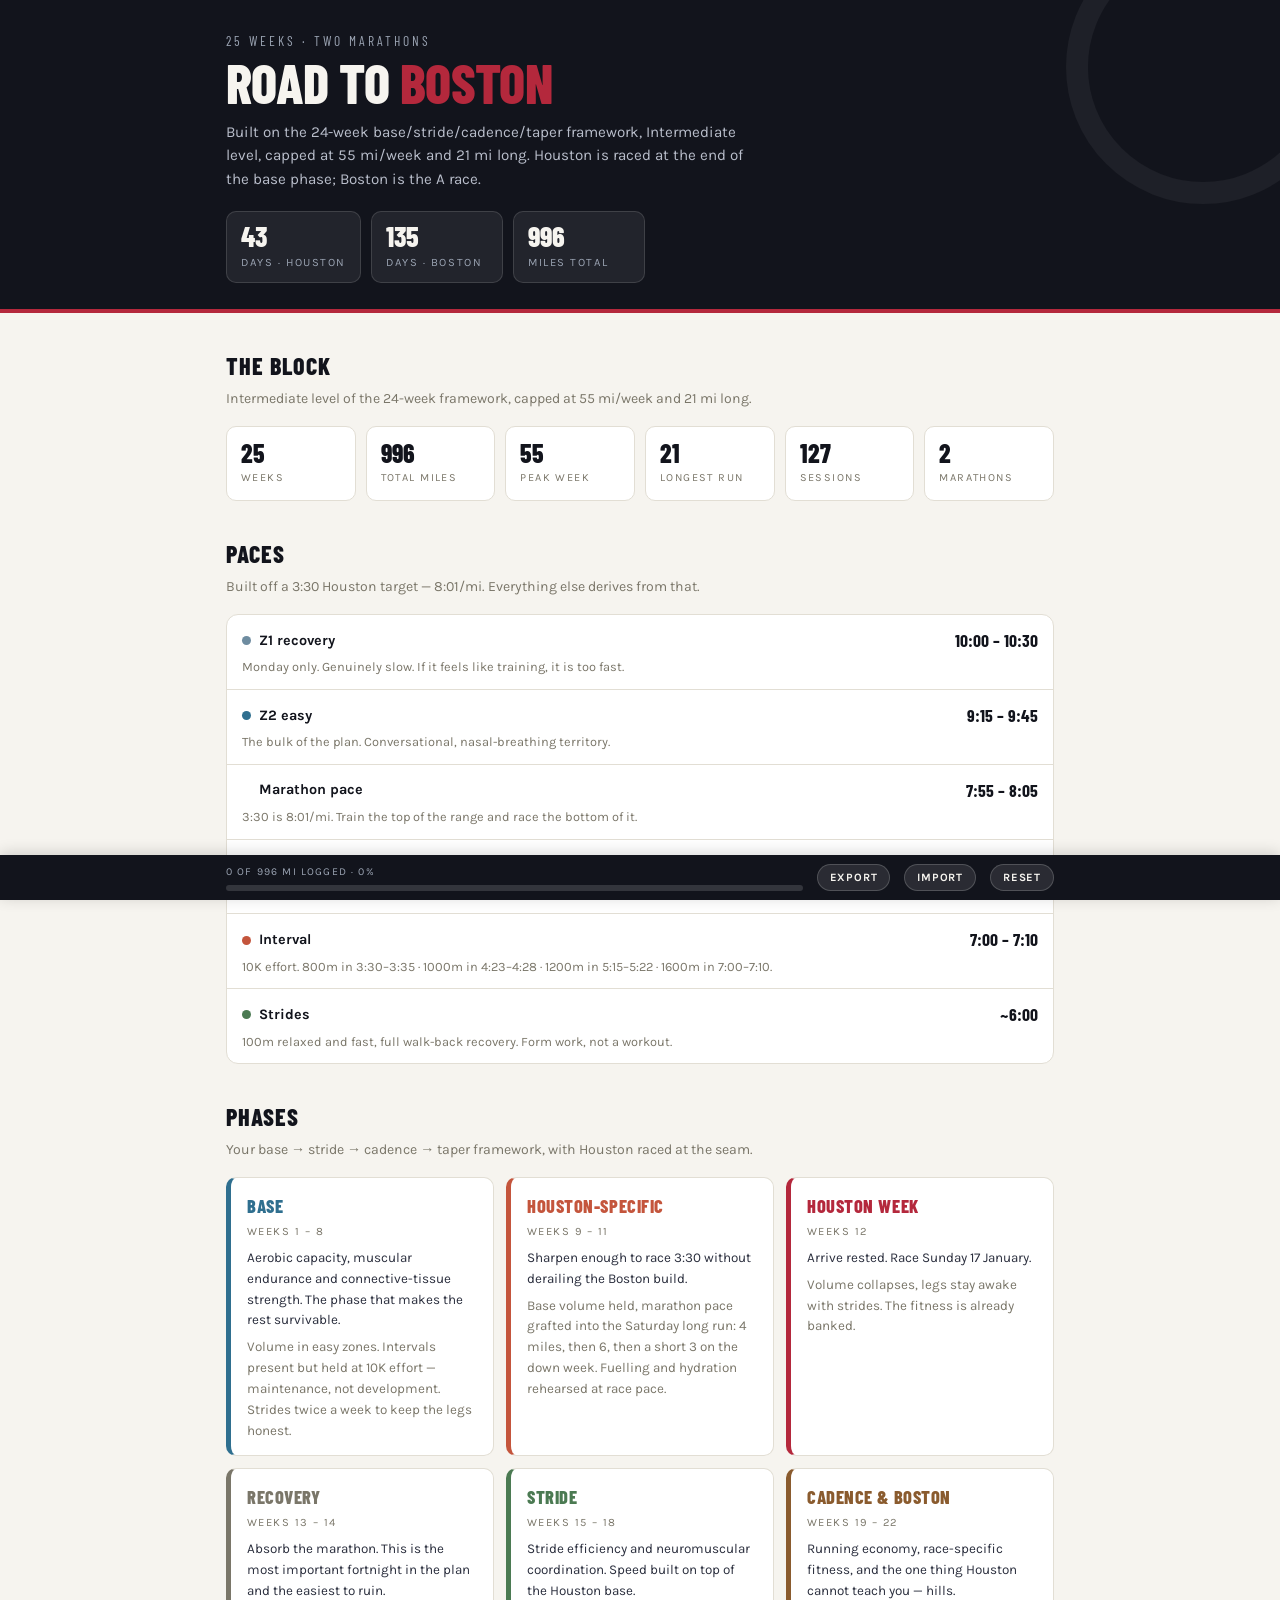
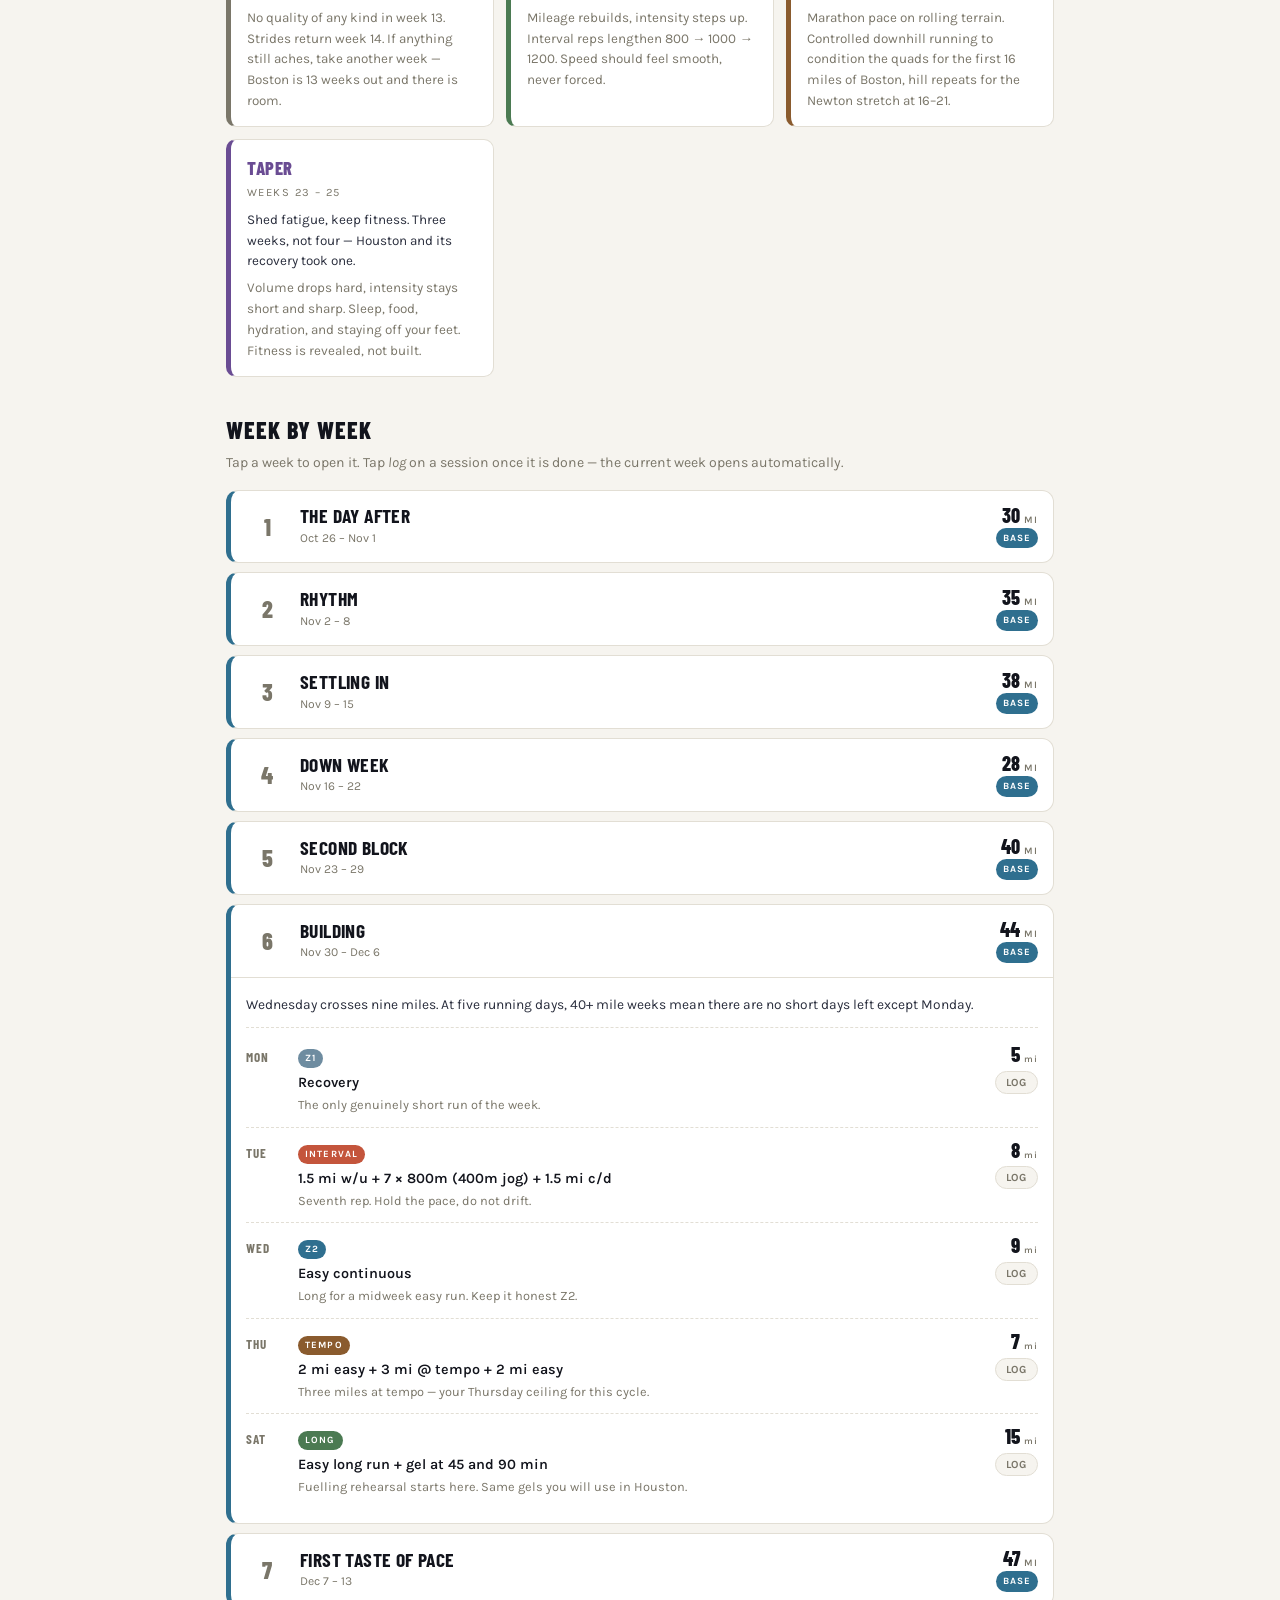
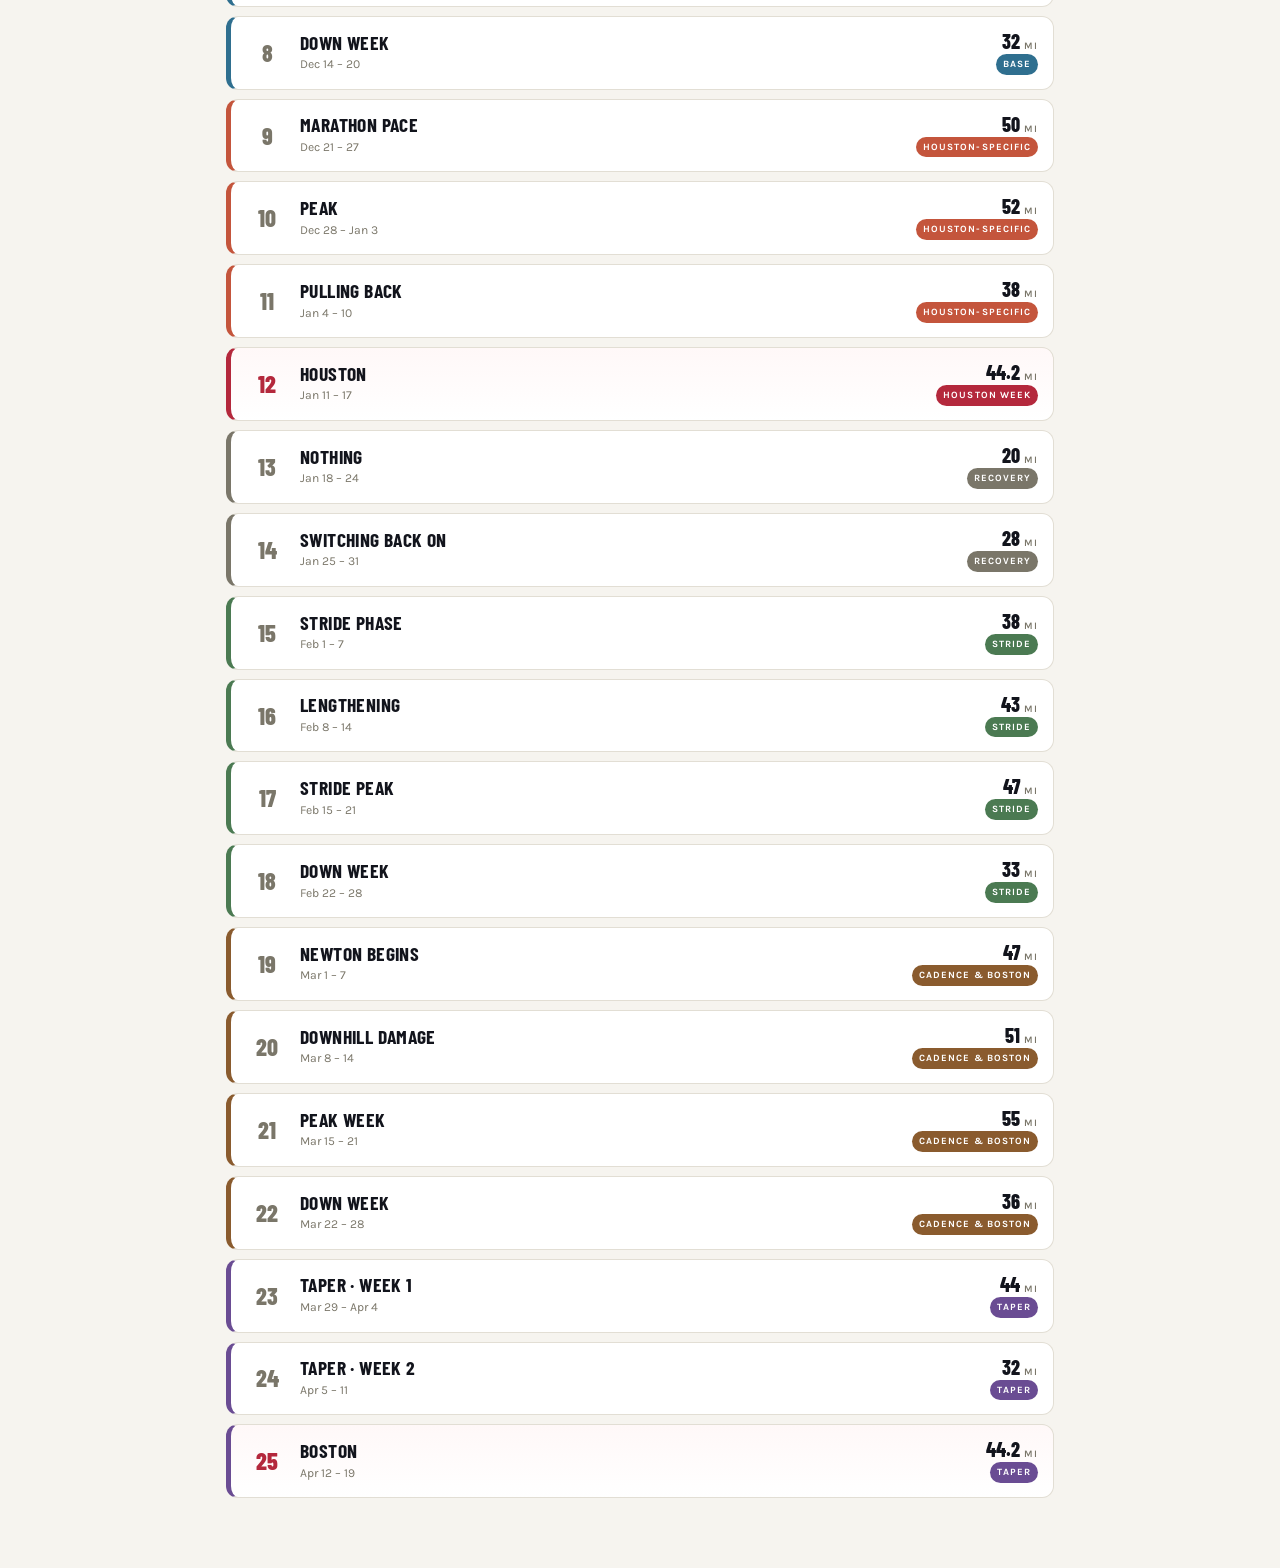
==== road-to-boston-2027.html @ 885298b9 "Add Road to Boston 2027: 25-week Houston-to-Boston plan Derived from the athlete's own 24-week base/" ====
<!DOCTYPE html>
<html lang="en">
<head>
<meta charset="UTF-8">
<meta name="viewport" content="width=device-width, initial-scale=1.0, viewport-fit=cover">
<title>Road to Boston · 25 Weeks · Two Marathons</title>
<meta name="description" content="A 25-week marathon block from October 2026 to the Boston Marathon, with the Houston Marathon raced at week 12.">
<link href="https://fonts.googleapis.com/css2?family=Barlow+Condensed:wght@600;700;800&family=Karla:wght@400;500;600;700&display=swap" rel="stylesheet">
<link rel="stylesheet" href="assets/plan.css">
</head>
<body>

<header class="hero">
  <div class="wrap" id="hero"></div>
</header>

<div class="wrap">

  <section>
    <h2 class="sec">The block</h2>
    <p class="sec-sub">Intermediate level of the 24-week framework, capped at 55 mi/week and 21 mi long.</p>
    <div class="stats" id="stats"></div>
  </section>

  <section>
    <h2 class="sec">Paces</h2>
    <p class="sec-sub">Built off a 3:30 Houston target — 8:01/mi. Everything else derives from that.</p>
    <div class="paces" id="paces"></div>
  </section>

  <section>
    <h2 class="sec">Phases</h2>
    <p class="sec-sub">Your base → stride → cadence → taper framework, with Houston raced at the seam.</p>
    <div class="phases" id="phases"></div>
  </section>

  <section>
    <h2 class="sec">Week by week</h2>
    <p class="sec-sub">Tap a week to open it. Tap <em>log</em> on a session once it is done — the current week opens automatically.</p>
    <div class="weeks" id="weeks"></div>
  </section>

</div>

<div class="bar">
  <div class="bar-in">
    <div class="prog">
      <div class="prog-t" id="progT">—</div>
      <div class="track"><div class="fill" id="progF" style="width:0%"></div></div>
    </div>
    <button id="btnExport">Export</button>
    <button id="btnImport">Import</button>
    <button id="btnReset">Reset</button>
  </div>
</div>

<script src="assets/plan.js"></script>
<script>renderPlan('plans/road-to-boston-2027.json');</script>
</body>
</html>
---- assets/plan.css ----
/* Shared stylesheet for every training plan in this repo.
   Design language carried over from the Oct 2026 half-marathon page. */

:root{
  --ink:#12141C; --ink-2:#2A2E3D;
  --paper:#F6F4EF; --card:#FFFFFF;
  --line:#E2DED4; --muted:#7A7669;

  /* phase accents */
  --base:#2F6F8F; --houston:#C4553C; --race-hou:#B4283C;
  --recovery:#7A7669; --stride:#4B7A52; --cadence:#8A5B2E; --taper:#6A4C93;

  /* session accents */
  --z1:#6E8CA0; --z2:#2F6F8F; --interval:#C4553C;
  --tempo:#8A5B2E; --long:#4B7A52; --race:#B4283C; --rest:#B2AEA4;

  --f-head:'Barlow Condensed',sans-serif;
  --f-body:'Karla',sans-serif;
}

*{margin:0;padding:0;box-sizing:border-box;-webkit-tap-highlight-color:transparent}
body{font-family:var(--f-body);background:var(--paper);color:var(--ink);line-height:1.55;padding-bottom:70px}
.wrap{max-width:860px;margin:0 auto;padding:0 16px}
a{color:inherit}

/* ---------- HERO ---------- */
.hero{background:var(--ink);color:var(--paper);padding:30px 0 26px;border-bottom:4px solid var(--race);position:relative;overflow:hidden}
.hero::after{content:"";position:absolute;right:-60px;top:-70px;width:230px;height:230px;border:22px solid rgba(255,255,255,.05);border-radius:50%}
.kicker{font-family:var(--f-head);font-size:.85rem;letter-spacing:.22em;text-transform:uppercase;color:#9AA3B2;margin-bottom:6px}
.hero h1{font-family:var(--f-head);font-weight:800;font-size:clamp(2.1rem,8vw,3.4rem);line-height:.95;text-transform:uppercase;letter-spacing:-.01em}
.hero h1 em{font-style:normal;color:var(--race)}
.hero p.sub{color:#B9BECB;font-size:.95rem;margin-top:12px;max-width:60ch}

.countdowns{display:flex;gap:10px;margin-top:20px;flex-wrap:wrap;position:relative;z-index:1}
.cd{background:rgba(255,255,255,.07);border:1px solid rgba(255,255,255,.13);border-radius:10px;padding:10px 14px;min-width:132px}
.cd .cd-n{font-family:var(--f-head);font-weight:800;font-size:1.75rem;line-height:1}
.cd .cd-l{font-size:.7rem;letter-spacing:.14em;text-transform:uppercase;color:#9AA3B2;margin-top:4px}
.cd.is-race{border-color:rgba(180,40,60,.55);background:rgba(180,40,60,.14)}

/* ---------- SECTIONS ---------- */
section{margin-top:34px}
h2.sec{font-family:var(--f-head);font-weight:800;font-size:1.5rem;text-transform:uppercase;letter-spacing:.04em;margin-bottom:4px}
p.sec-sub{color:var(--muted);font-size:.88rem;margin-bottom:16px}

/* ---------- STAT STRIP ---------- */
.stats{display:grid;grid-template-columns:repeat(auto-fit,minmax(118px,1fr));gap:10px}
.stat{background:var(--card);border:1px solid var(--line);border-radius:10px;padding:13px 14px}
.stat .v{font-family:var(--f-head);font-weight:800;font-size:1.6rem;line-height:1}
.stat .k{font-size:.68rem;letter-spacing:.13em;text-transform:uppercase;color:var(--muted);margin-top:5px}

/* ---------- PACE TABLE ---------- */
.paces{background:var(--card);border:1px solid var(--line);border-radius:12px;overflow:hidden}
.pace-row{display:grid;grid-template-columns:minmax(96px,1fr) minmax(88px,auto);gap:4px 14px;padding:12px 15px;border-bottom:1px solid var(--line)}
.pace-row:last-child{border-bottom:none}
.pace-row .pl{font-weight:700;font-size:.9rem;display:flex;align-items:center;gap:8px}
.pace-row .pv{font-family:var(--f-head);font-weight:700;font-size:1.1rem;text-align:right;white-space:nowrap}
.pace-row .pn{grid-column:1/-1;color:var(--muted);font-size:.8rem;line-height:1.45}
.swatch{width:9px;height:9px;border-radius:50%;flex:0 0 auto}

/* ---------- PHASE LEGEND ---------- */
.phases{display:grid;grid-template-columns:repeat(auto-fit,minmax(238px,1fr));gap:12px}
.phase-card{background:var(--card);border:1px solid var(--line);border-left:5px solid var(--line);border-radius:10px;padding:14px 16px}
.phase-card h3{font-family:var(--f-head);font-weight:800;font-size:1.15rem;text-transform:uppercase;letter-spacing:.03em}
.phase-card .wk{font-size:.7rem;letter-spacing:.13em;text-transform:uppercase;color:var(--muted);margin:2px 0 8px}
.phase-card p{font-size:.84rem;color:var(--ink-2);margin-bottom:6px}
.phase-card p.focus{color:var(--muted);margin-bottom:0}

/* ---------- WEEK LIST ---------- */
.weeks{display:flex;flex-direction:column;gap:9px}
.week{background:var(--card);border:1px solid var(--line);border-radius:12px;overflow:hidden;border-left:5px solid var(--line)}
.week.is-done{opacity:.62}
.week-head{display:grid;grid-template-columns:42px 1fr auto;gap:12px;align-items:center;padding:14px 15px;cursor:pointer}
.week-head:hover{background:#FBFAF7}
.wnum{font-family:var(--f-head);font-weight:800;font-size:1.5rem;line-height:1;color:var(--muted);text-align:center}
.wmeta h3{font-family:var(--f-head);font-weight:700;font-size:1.22rem;line-height:1.1;text-transform:uppercase;letter-spacing:.02em}
.wmeta .wd{font-size:.76rem;color:var(--muted);margin-top:2px}
.wright{text-align:right;display:flex;flex-direction:column;align-items:flex-end;gap:3px}
.wtot{font-family:var(--f-head);font-weight:800;font-size:1.25rem;line-height:1}
.wtot span{font-size:.62rem;letter-spacing:.1em;text-transform:uppercase;color:var(--muted);font-family:var(--f-body);font-weight:600}
.pill{font-size:.6rem;letter-spacing:.11em;text-transform:uppercase;font-weight:700;padding:3px 7px;border-radius:20px;color:#fff;white-space:nowrap}

.week-body{display:none;border-top:1px solid var(--line);padding:4px 15px 14px}
.week.open .week-body{display:block}
.wnote{font-size:.86rem;color:var(--ink-2);padding:12px 0;border-bottom:1px dashed var(--line);margin-bottom:4px}

.sess{display:grid;grid-template-columns:40px 1fr auto;gap:12px;align-items:start;padding:12px 0;border-bottom:1px dashed var(--line)}
.sess:last-child{border-bottom:none}
.sday{font-family:var(--f-head);font-weight:700;font-size:.82rem;letter-spacing:.07em;text-transform:uppercase;color:var(--muted);padding-top:3px}
.sbody .stype{font-size:.6rem;letter-spacing:.12em;text-transform:uppercase;font-weight:700;color:#fff;padding:2px 7px;border-radius:20px;display:inline-block;margin-bottom:5px}
.sbody .sdet{font-size:.9rem;font-weight:600;line-height:1.4}
.sbody .sfeel{font-size:.8rem;color:var(--muted);margin-top:3px;line-height:1.45}
.sright{text-align:right;display:flex;flex-direction:column;align-items:flex-end;gap:6px}
.smi{font-family:var(--f-head);font-weight:800;font-size:1.3rem;line-height:1;white-space:nowrap}
.smi span{font-size:.58rem;letter-spacing:.09em;color:var(--muted);font-family:var(--f-body);font-weight:600}

.logbtn{font-family:var(--f-body);font-size:.68rem;font-weight:700;letter-spacing:.07em;text-transform:uppercase;
  border:1px solid var(--line);background:var(--paper);color:var(--muted);border-radius:20px;padding:4px 10px;cursor:pointer;white-space:nowrap}
.logbtn:hover{border-color:var(--ink);color:var(--ink)}
.logbtn.on{background:var(--long);border-color:var(--long);color:#fff}

/* ---------- RACE BANNER ---------- */
.week.is-race{border-left-color:var(--race);background:linear-gradient(180deg,#FFF8F8,#fff)}
.week.is-race .wnum{color:var(--race)}

/* ---------- FOOTER BAR ---------- */
.bar{position:fixed;bottom:0;left:0;right:0;background:var(--ink);color:var(--paper);z-index:40;
  box-shadow:0 -2px 14px rgba(0,0,0,.16)}
.bar-in{max-width:860px;margin:0 auto;padding:9px 16px;display:flex;align-items:center;gap:14px;flex-wrap:wrap}
.bar .prog{flex:1 1 150px;min-width:130px}
.bar .prog-t{font-size:.66rem;letter-spacing:.11em;text-transform:uppercase;color:#9AA3B2;margin-bottom:5px}
.bar .track{height:6px;background:rgba(255,255,255,.14);border-radius:4px;overflow:hidden}
.bar .fill{height:100%;background:var(--race);border-radius:4px;transition:width .3s}
.bar button{font-family:var(--f-body);font-size:.7rem;font-weight:700;letter-spacing:.07em;text-transform:uppercase;
  background:rgba(255,255,255,.1);border:1px solid rgba(255,255,255,.18);color:var(--paper);
  border-radius:20px;padding:6px 12px;cursor:pointer}
.bar button:hover{background:rgba(255,255,255,.2)}

.warn{background:#FFF4E5;border:1px solid #F0D9B5;color:#7A5A20;border-radius:10px;padding:11px 14px;font-size:.82rem;margin-top:16px}

@media (max-width:560px){
  .week-head{grid-template-columns:34px 1fr auto;gap:9px;padding:12px}
  .wmeta h3{font-size:1.08rem}
  .sess{grid-template-columns:34px 1fr auto;gap:9px}
  .hero h1{letter-spacing:0}
  /* keep the bar on one row so it does not eat the screen */
  .bar-in{gap:8px;padding:8px 12px;flex-wrap:nowrap}
  .bar .prog{flex:1 1 auto;min-width:0}
  .bar .prog-t{font-size:.6rem;letter-spacing:.06em;white-space:nowrap;overflow:hidden;text-overflow:ellipsis}
  .bar button{padding:5px 9px;font-size:.62rem;letter-spacing:.04em}
}
@media print{
  .bar,.logbtn{display:none}
  .week-body{display:block !important}
  body{padding-bottom:0;background:#fff}
}
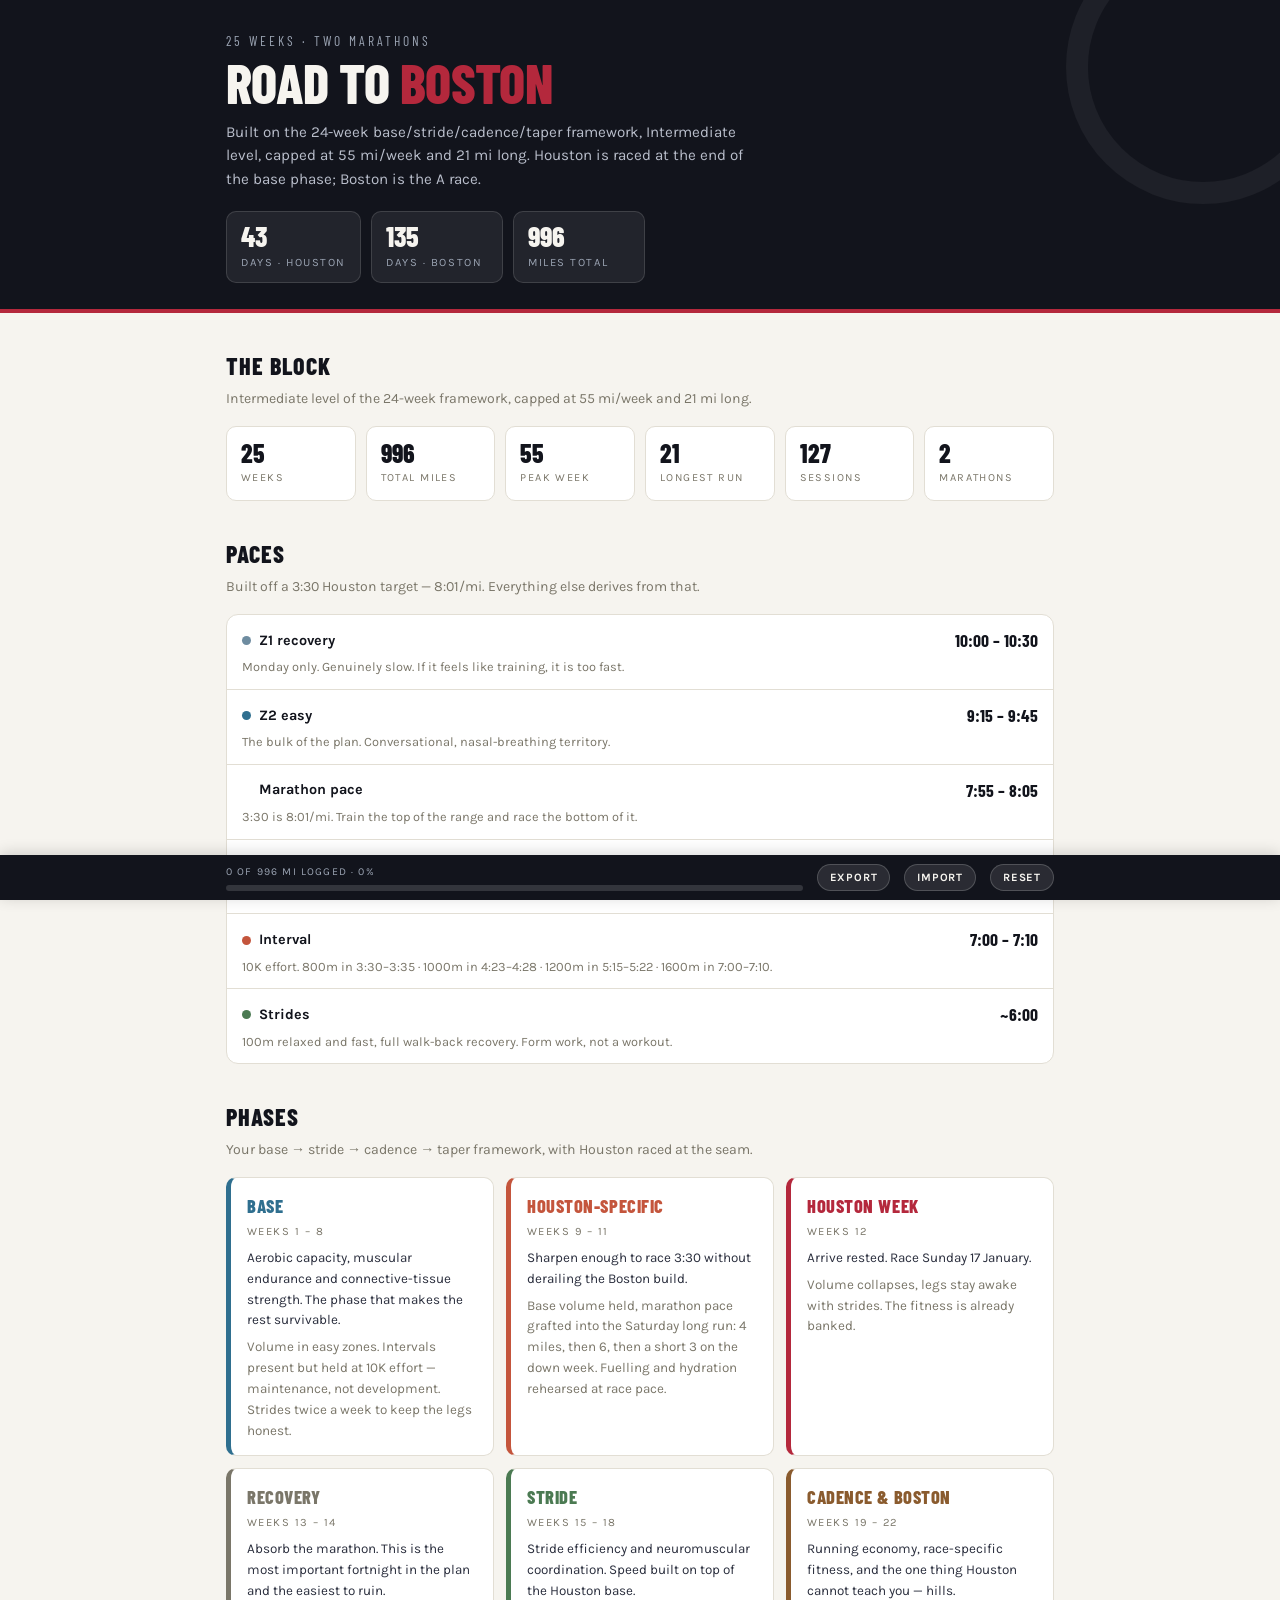
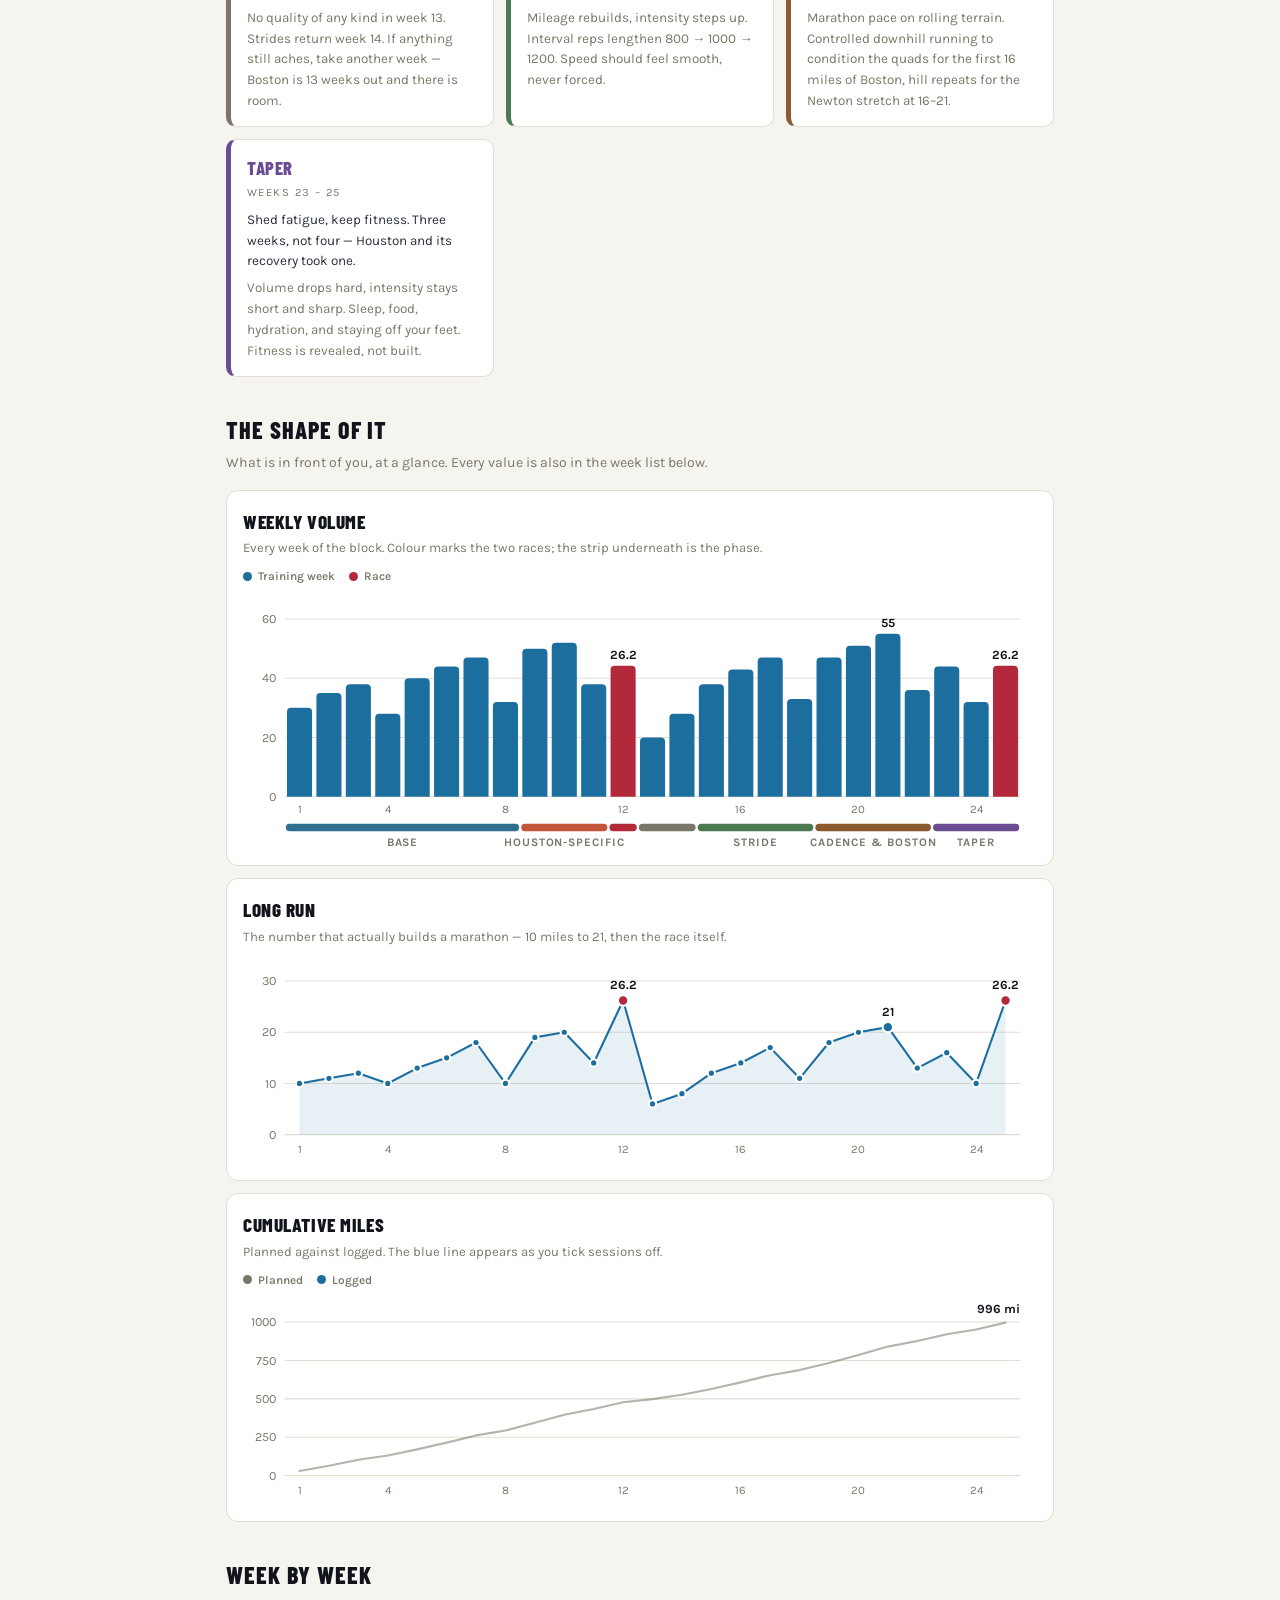
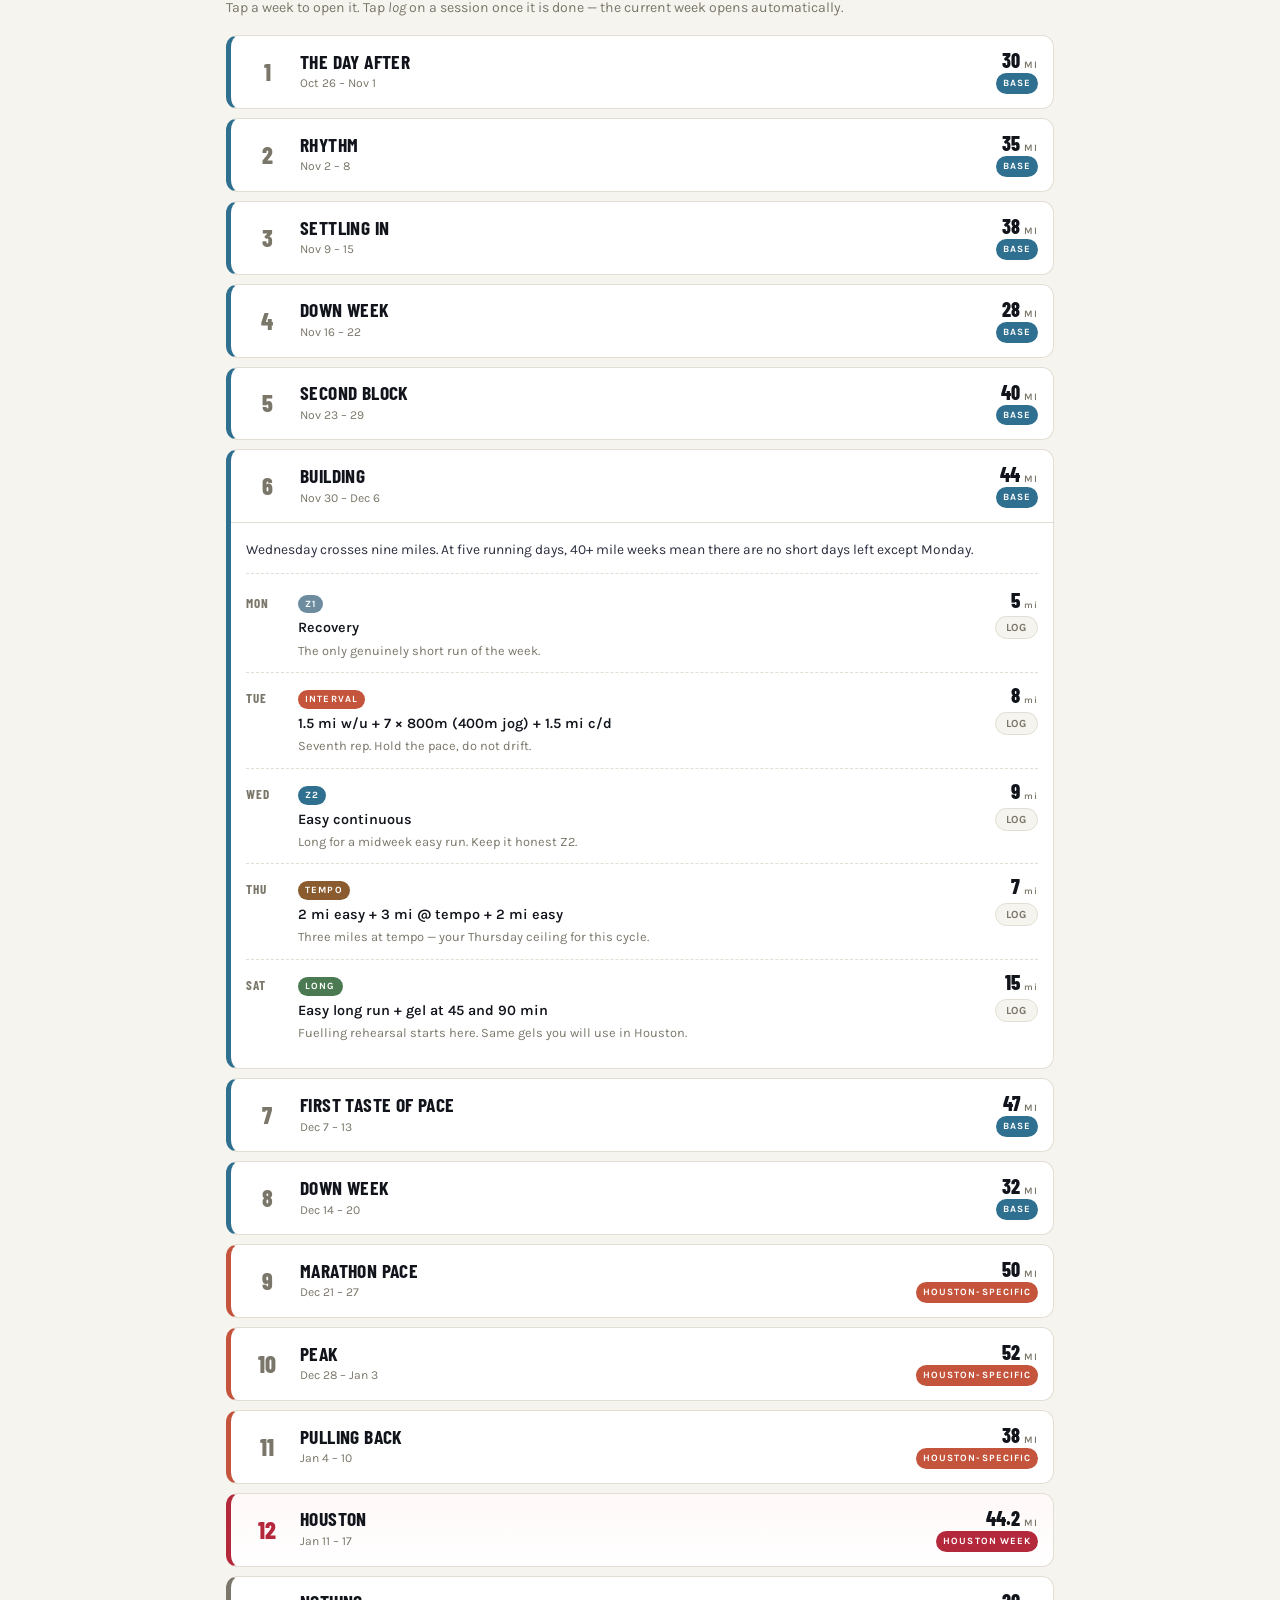
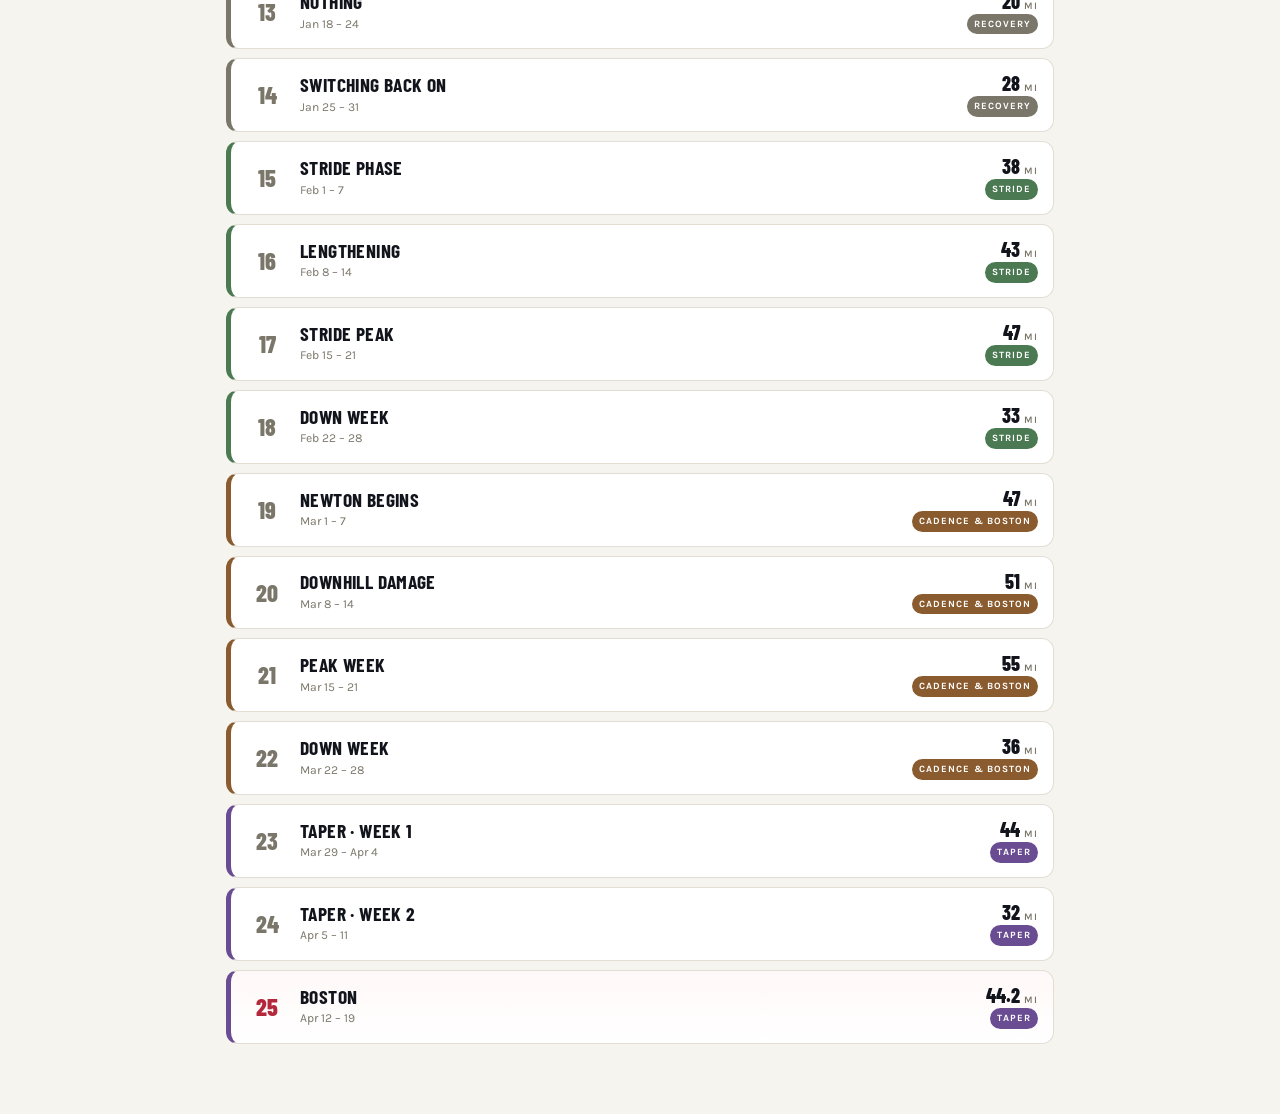
==== commit 4dad1a06: "Add weekly volume, long run and cumulative charts Hand-rolled inline SVG rather than a charting libr" ====
--- a/road-to-boston-2027.html
+++ b/road-to-boston-2027.html
@@ -35,6 +35,12 @@
   </section>
 
   <section>
+    <h2 class="sec">The shape of it</h2>
+    <p class="sec-sub">What is in front of you, at a glance. Every value is also in the week list below.</p>
+    <div id="charts"></div>
+  </section>
+
+  <section>
     <h2 class="sec">Week by week</h2>
     <p class="sec-sub">Tap a week to open it. Tap <em>log</em> on a session once it is done — the current week opens automatically.</p>
     <div class="weeks" id="weeks"></div>
@@ -54,7 +60,9 @@
   </div>
 </div>
 
+<script src="plans/road-to-boston-2027.js"></script>
+<script src="assets/charts.js"></script>
 <script src="assets/plan.js"></script>
-<script>renderPlan('plans/road-to-boston-2027.json');</script>
+<script>renderPlan();</script>
 </body>
 </html>
--- a/assets/plan.css
+++ b/assets/plan.css
@@ -64,6 +64,29 @@
 .phase-card .wk{font-size:.7rem;letter-spacing:.13em;text-transform:uppercase;color:var(--muted);margin:2px 0 8px}
 .phase-card p{font-size:.84rem;color:var(--ink-2);margin-bottom:6px}
 .phase-card p.focus{color:var(--muted);margin-bottom:0}
+
+/* ---------- CHARTS ---------- */
+.chart-card{background:var(--card);border:1px solid var(--line);border-radius:12px;padding:16px 16px 10px;margin-bottom:12px}
+.chart-card h3{font-family:var(--f-head);font-weight:800;font-size:1.2rem;text-transform:uppercase;letter-spacing:.03em}
+.chart-card > p{color:var(--muted);font-size:.82rem;margin:2px 0 10px;line-height:1.45}
+.chart-scroll{overflow-x:auto;overflow-y:hidden;-webkit-overflow-scrolling:touch}
+.chart-scroll svg{display:block;width:100%;height:auto}
+.chart-legend{display:flex;gap:14px;flex-wrap:wrap;margin-bottom:8px}
+.chart-legend span{display:flex;align-items:center;gap:6px;font-size:.74rem;font-weight:600;color:var(--muted)}
+.chart-legend i{width:9px;height:9px;border-radius:50%;display:block;flex:0 0 auto}
+
+.chart-tip{position:fixed;z-index:60;pointer-events:none;display:none;
+  background:var(--ink);color:var(--paper);border-radius:8px;padding:8px 11px;
+  font-family:var(--f-body);font-size:.76rem;line-height:1.45;max-width:230px;
+  box-shadow:0 4px 16px rgba(0,0,0,.22)}
+.chart-tip strong{display:block;font-weight:700;margin-bottom:2px}
+.chart-tip span{display:block;color:#B9BECB}
+
+/* 25 weeks will not fit a phone legibly — let it scroll rather than shrink the type */
+@media (max-width:620px){
+  .chart-scroll svg{width:600px;max-width:none}
+  .chart-scroll{border-bottom:1px solid var(--line)}
+}
 
 /* ---------- WEEK LIST ---------- */
 .weeks{display:flex;flex-direction:column;gap:9px}
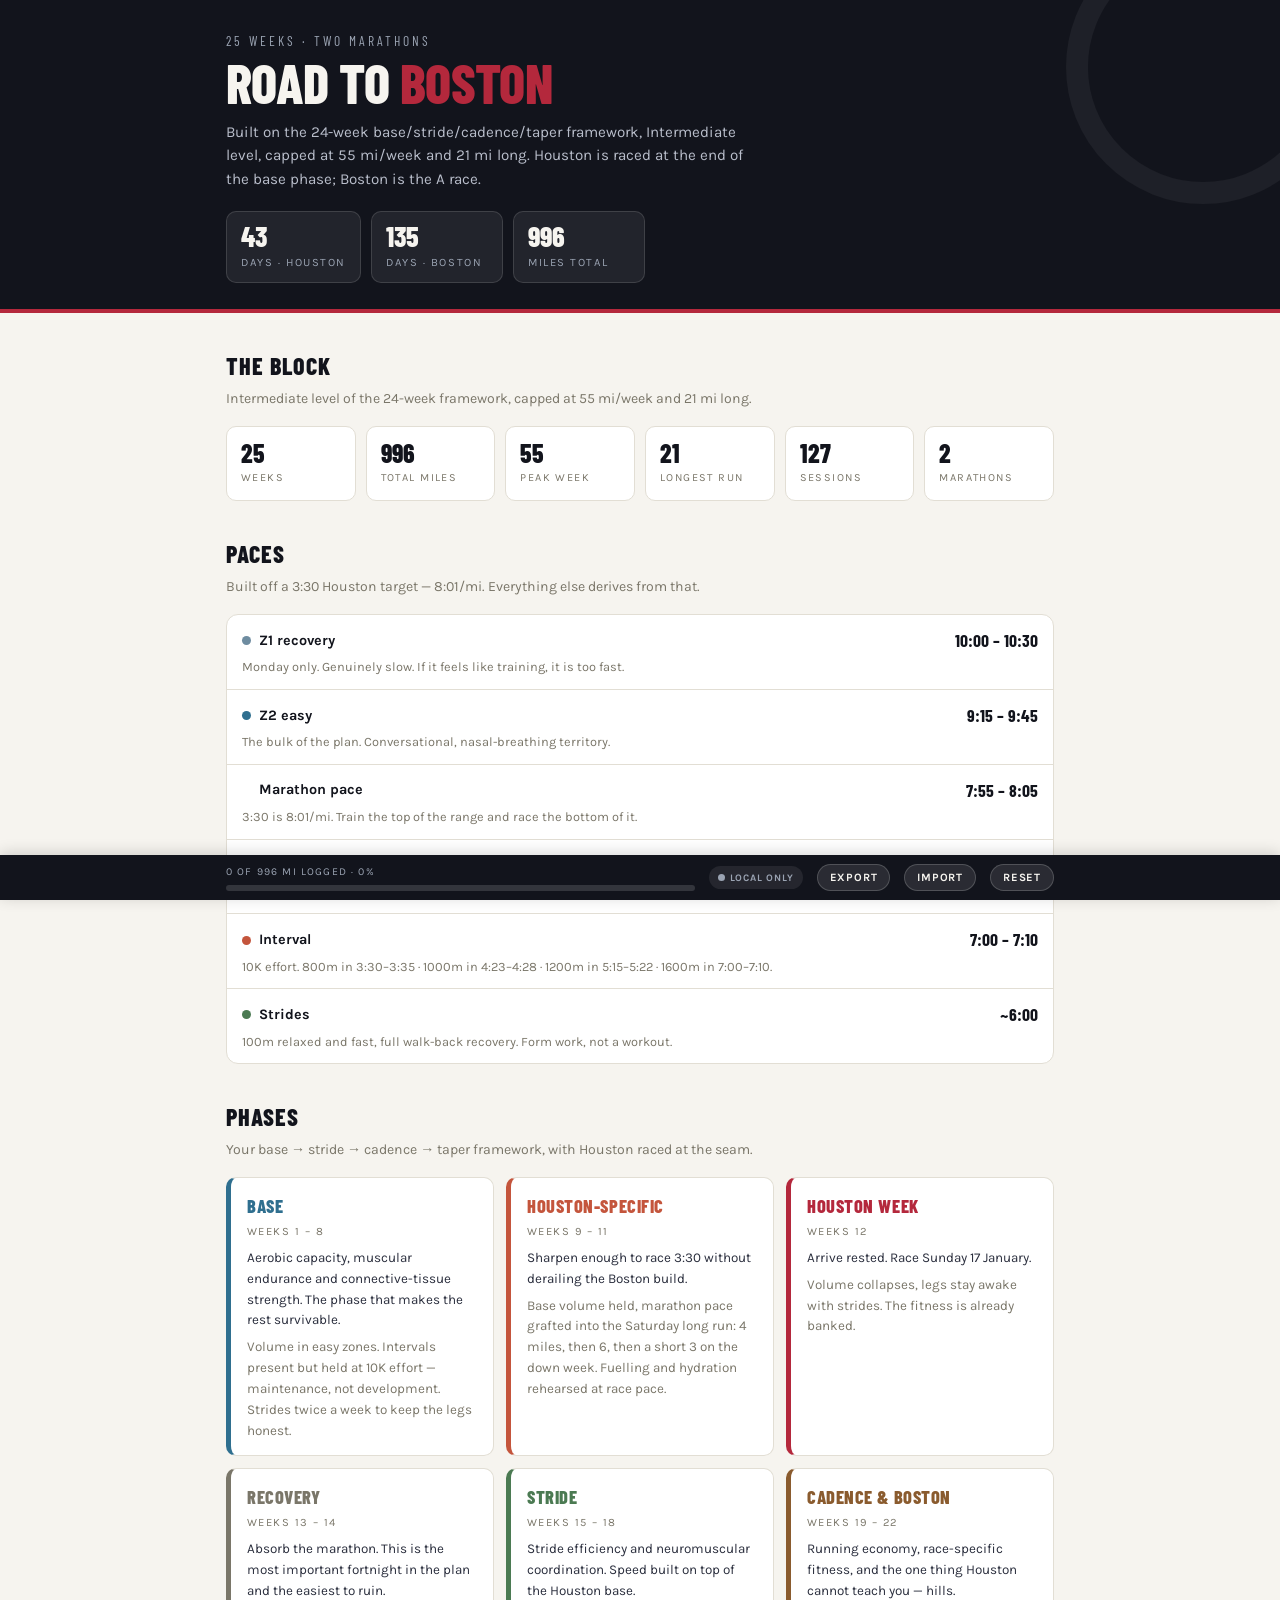
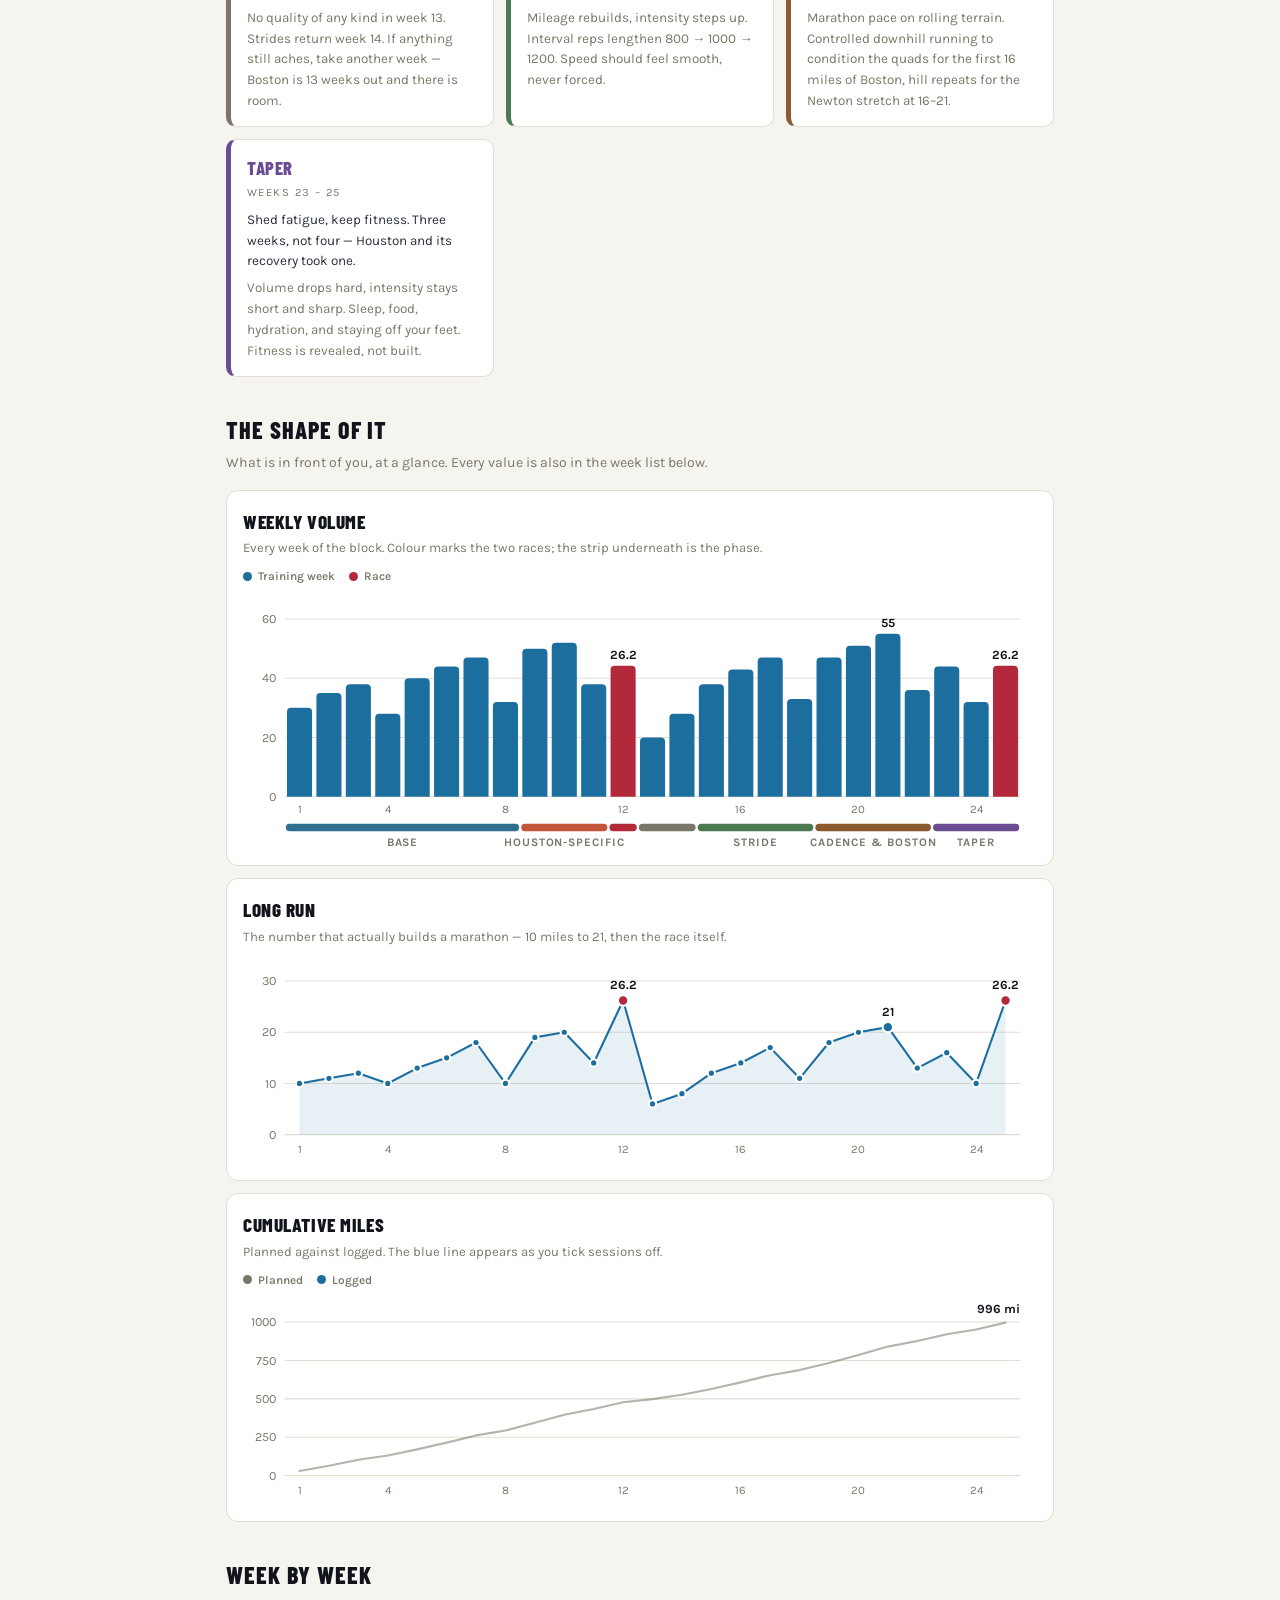
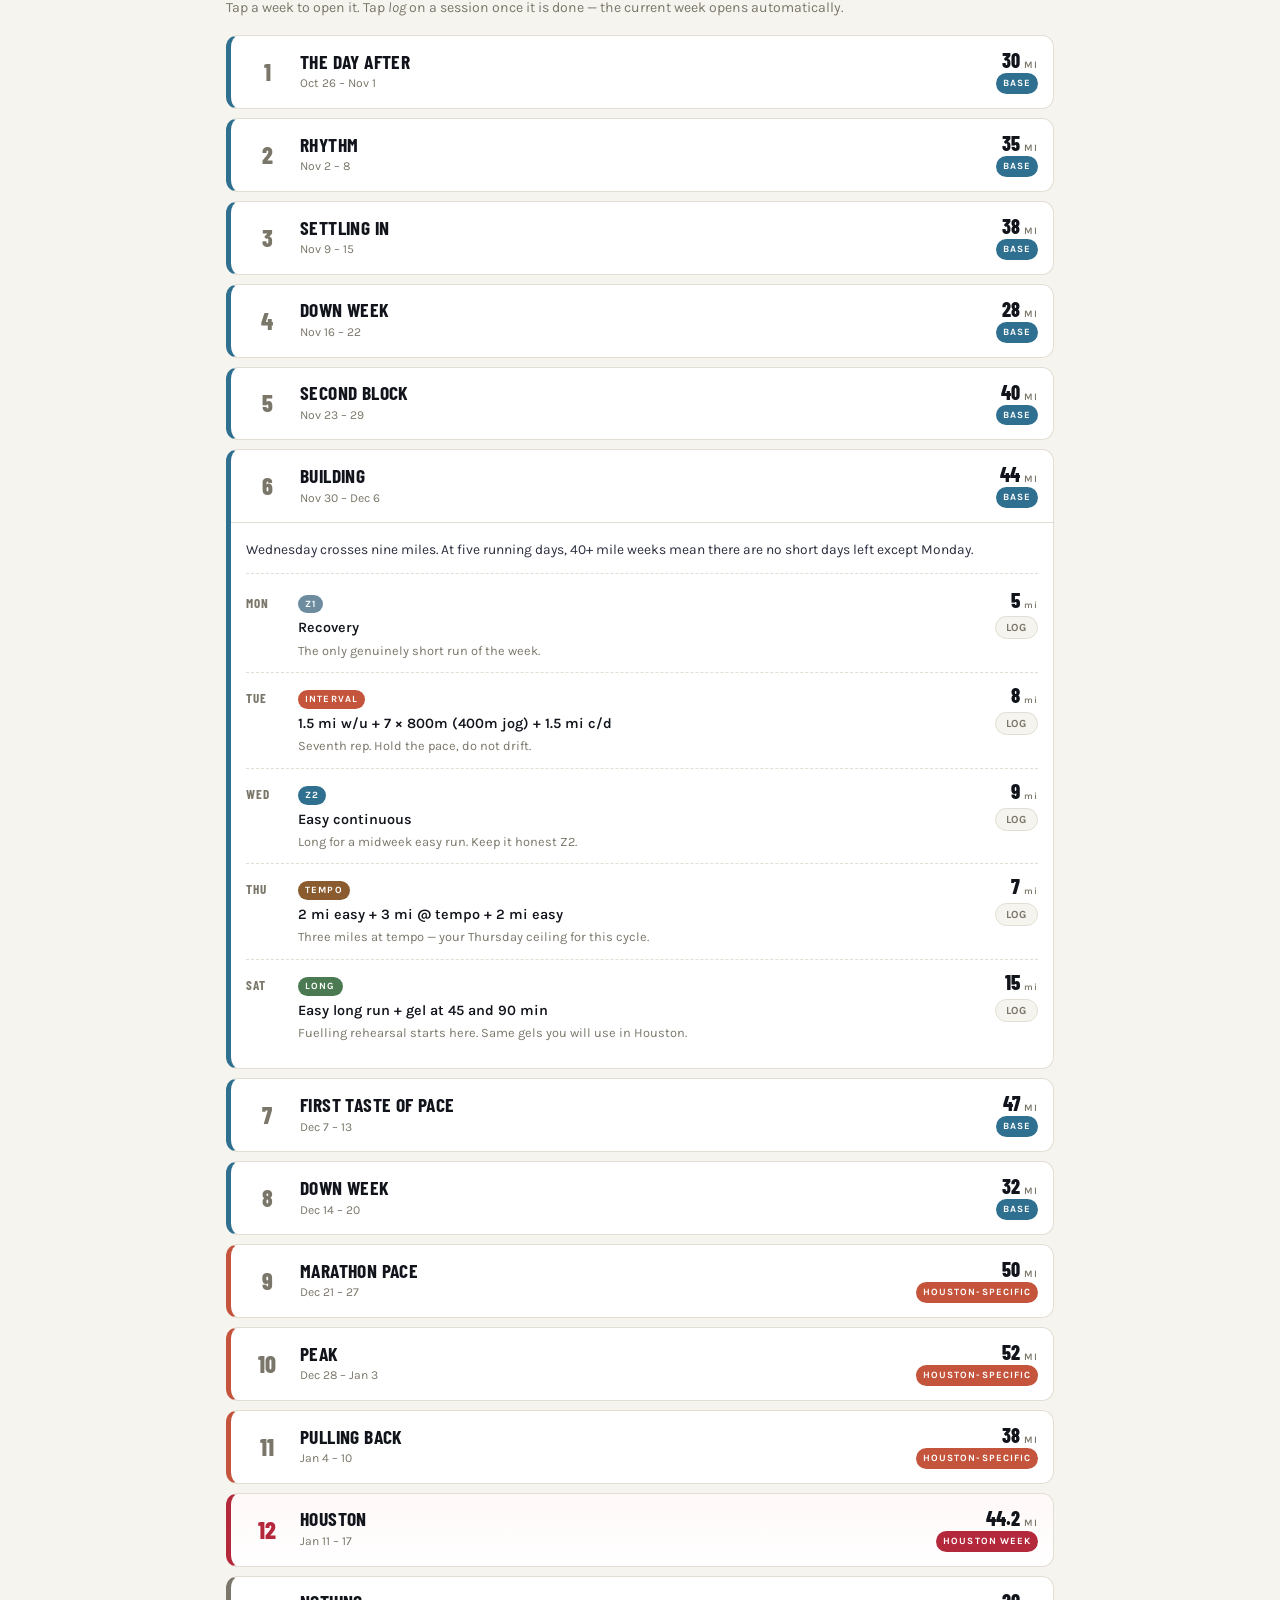
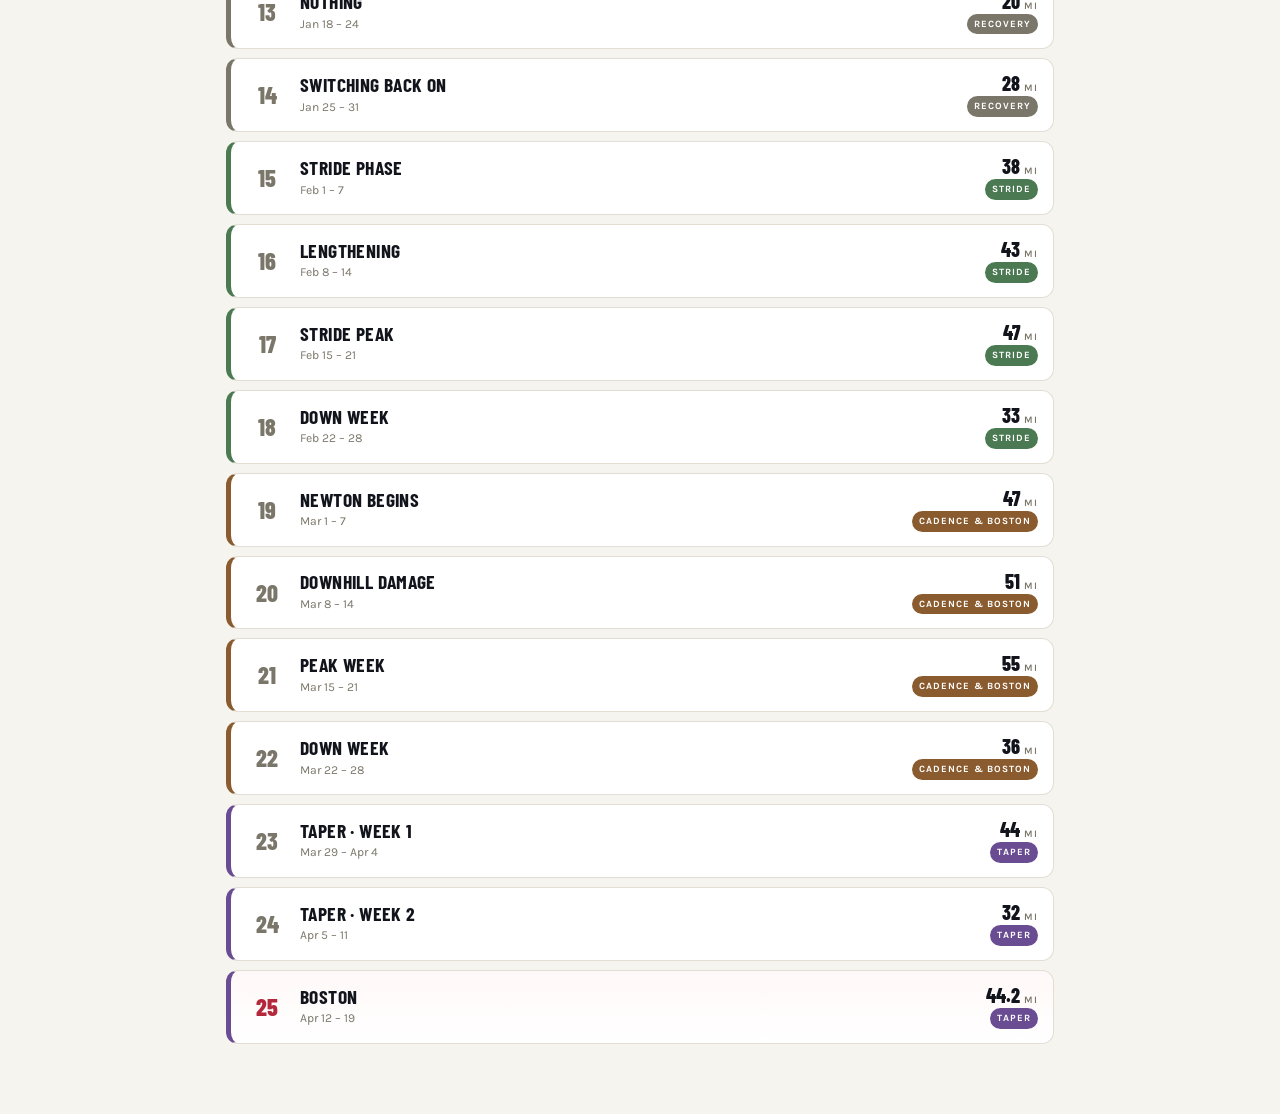
==== commit dea954ab: "Add Google Sheet log sync so the log outlives the phone localStorage is per-browser and dies with a " ====
--- a/road-to-boston-2027.html
+++ b/road-to-boston-2027.html
@@ -54,6 +54,7 @@
       <div class="prog-t" id="progT">—</div>
       <div class="track"><div class="fill" id="progF" style="width:0%"></div></div>
     </div>
+    <span class="sync" id="syncDot"></span>
     <button id="btnExport">Export</button>
     <button id="btnImport">Import</button>
     <button id="btnReset">Reset</button>
@@ -61,6 +62,8 @@
 </div>
 
 <script src="plans/road-to-boston-2027.js"></script>
+<script src="assets/sync-config.js"></script>
+<script src="assets/sync.js"></script>
 <script src="assets/charts.js"></script>
 <script src="assets/plan.js"></script>
 <script>renderPlan();</script>
--- a/assets/plan.css
+++ b/assets/plan.css
@@ -133,6 +133,13 @@
 .bar .prog-t{font-size:.66rem;letter-spacing:.11em;text-transform:uppercase;color:#9AA3B2;margin-bottom:5px}
 .bar .track{height:6px;background:rgba(255,255,255,.14);border-radius:4px;overflow:hidden}
 .bar .fill{height:100%;background:var(--race);border-radius:4px;transition:width .3s}
+.sync{font-size:.62rem;font-weight:700;letter-spacing:.08em;text-transform:uppercase;
+  padding:4px 9px;border-radius:20px;white-space:nowrap;display:inline-flex;align-items:center;gap:5px}
+.sync::before{content:"";width:7px;height:7px;border-radius:50%;background:currentColor;flex:0 0 auto}
+.sync.ok{color:#8FD4A0;background:rgba(75,122,82,.22)}
+.sync.syncing{color:#D9C68A;background:rgba(138,91,46,.22)}
+.sync.offline{color:#E79A9A;background:rgba(180,40,60,.22)}
+.sync.local{color:#9AA3B2;background:rgba(255,255,255,.08)}
 .bar button{font-family:var(--f-body);font-size:.7rem;font-weight:700;letter-spacing:.07em;text-transform:uppercase;
   background:rgba(255,255,255,.1);border:1px solid rgba(255,255,255,.18);color:var(--paper);
   border-radius:20px;padding:6px 12px;cursor:pointer}
@@ -150,6 +157,8 @@
   .bar .prog{flex:1 1 auto;min-width:0}
   .bar .prog-t{font-size:.6rem;letter-spacing:.06em;white-space:nowrap;overflow:hidden;text-overflow:ellipsis}
   .bar button{padding:5px 9px;font-size:.62rem;letter-spacing:.04em}
+  .sync{padding:4px 7px;font-size:.55rem;letter-spacing:.03em}
+  .sync::before{width:6px;height:6px}
 }
 @media print{
   .bar,.logbtn{display:none}
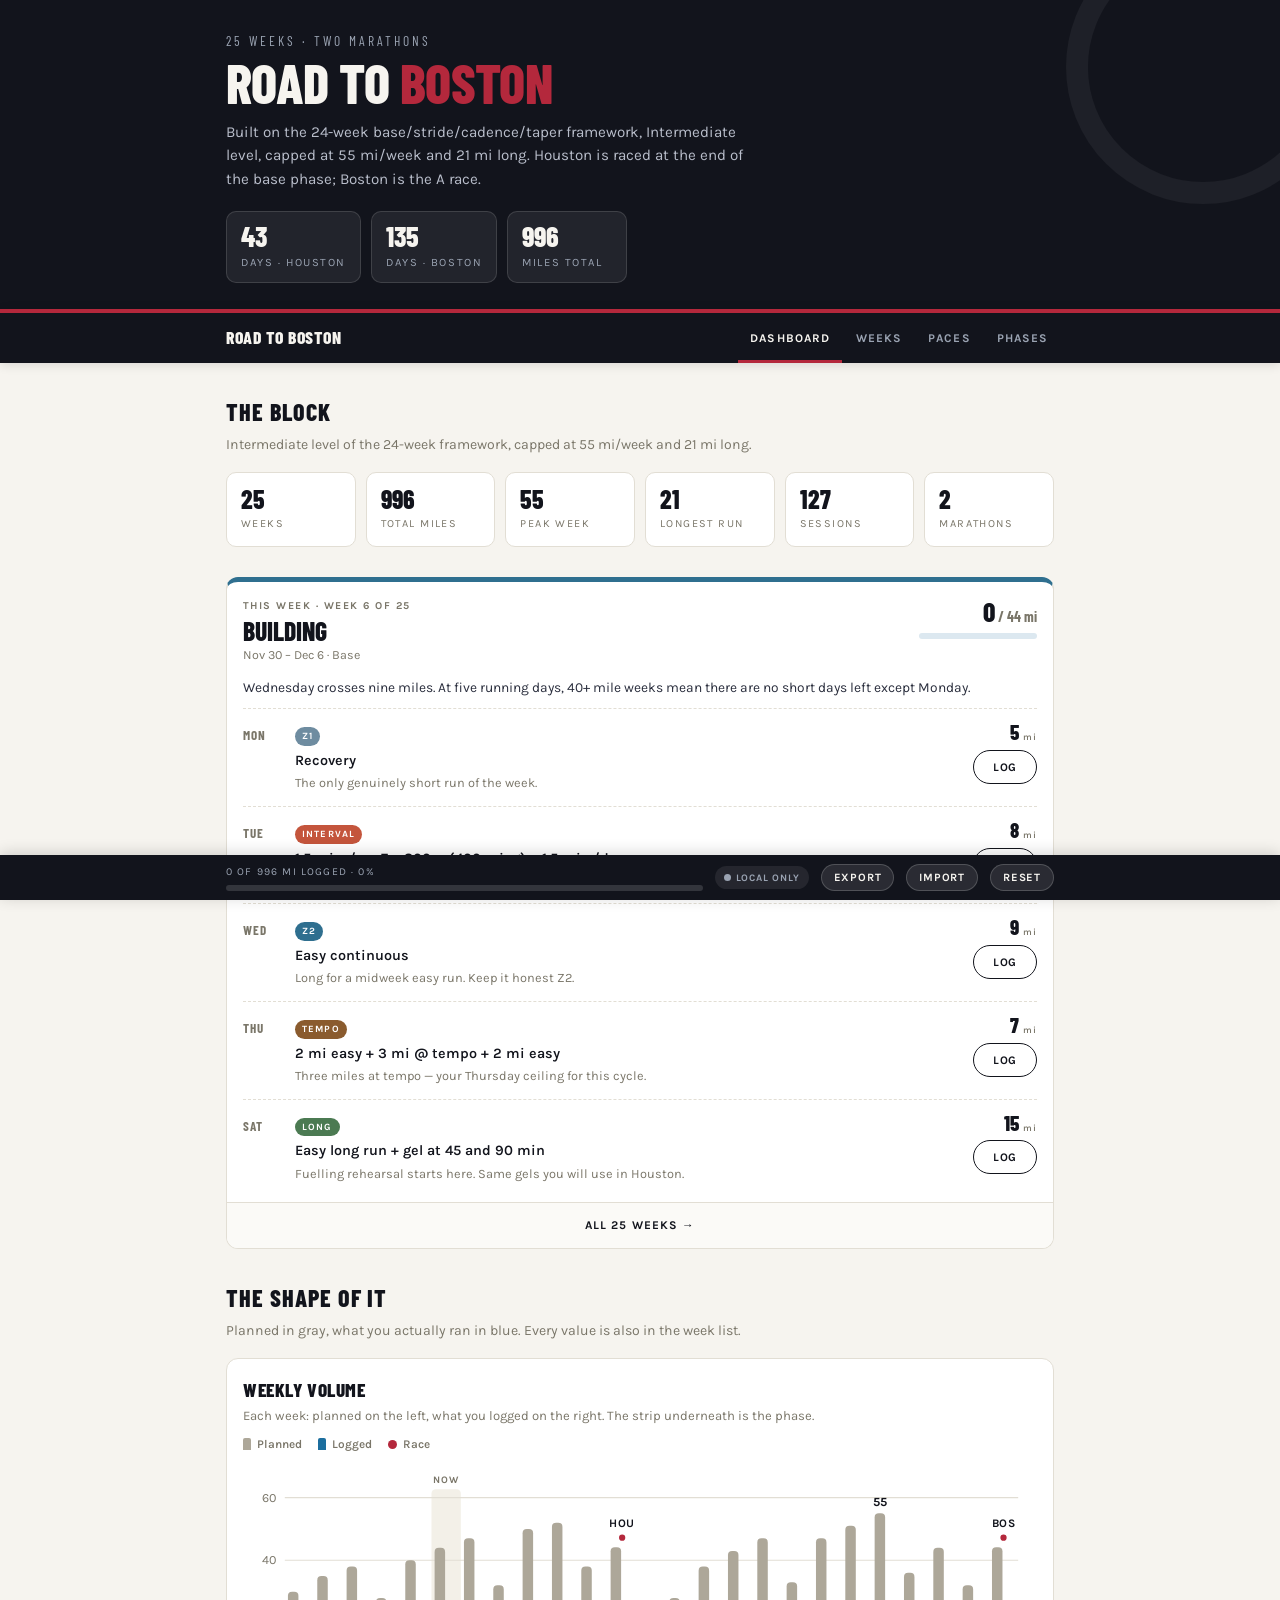
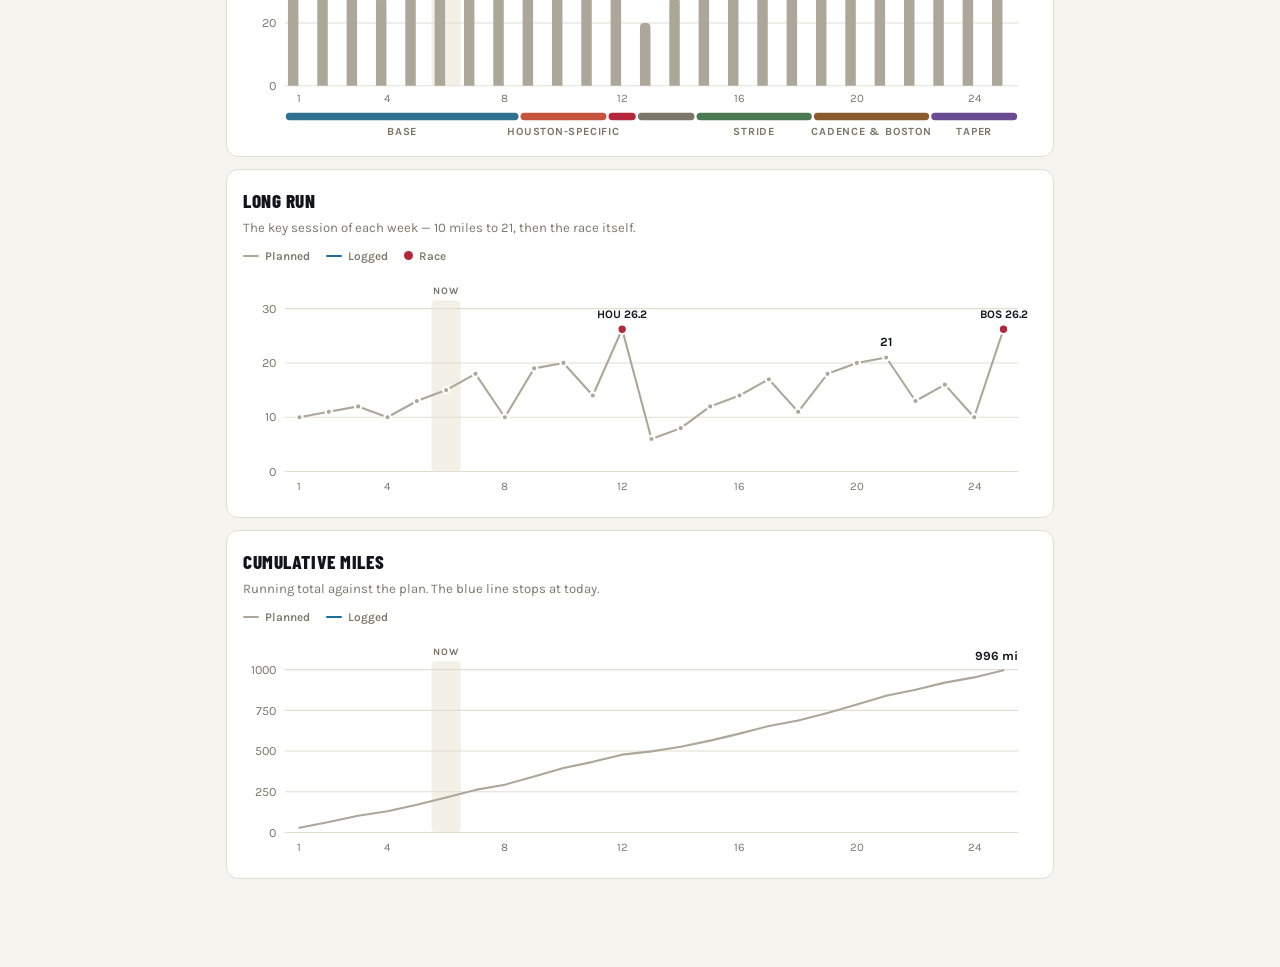
==== commit df75025d: "Dashboard layout, editable run logs, planned-vs-actual charts The page opens on a dashboard - hero, " ====
--- a/road-to-boston-2027.html
+++ b/road-to-boston-2027.html
@@ -5,6 +5,9 @@
 <meta name="viewport" content="width=device-width, initial-scale=1.0, viewport-fit=cover">
 <title>Road to Boston · 25 Weeks · Two Marathons</title>
 <meta name="description" content="A 25-week marathon block from October 2026 to the Boston Marathon, with the Houston Marathon raced at week 12.">
+<meta name="theme-color" content="#12141C">
+<meta name="apple-mobile-web-app-capable" content="yes">
+<meta name="apple-mobile-web-app-title" content="Road to Boston">
 <link href="https://fonts.googleapis.com/css2?family=Barlow+Condensed:wght@600;700;800&family=Karla:wght@400;500;600;700&display=swap" rel="stylesheet">
 <link rel="stylesheet" href="assets/plan.css">
 </head>
@@ -14,39 +17,61 @@
   <div class="wrap" id="hero"></div>
 </header>
 
-<div class="wrap">
+<nav class="nav" aria-label="Sections">
+  <div class="nav-in">
+    <span class="nav-brand" id="navBrand"></span>
+    <a href="#dashboard" data-v="dashboard">Dashboard</a>
+    <a href="#weeks" data-v="weeks">Weeks</a>
+    <a href="#paces" data-v="paces">Paces</a>
+    <a href="#phases" data-v="phases">Phases</a>
+  </div>
+</nav>
 
-  <section>
-    <h2 class="sec">The block</h2>
-    <p class="sec-sub">Intermediate level of the 24-week framework, capped at 55 mi/week and 21 mi long.</p>
-    <div class="stats" id="stats"></div>
-  </section>
+<main class="wrap">
 
-  <section>
-    <h2 class="sec">Paces</h2>
-    <p class="sec-sub">Built off a 3:30 Houston target — 8:01/mi. Everything else derives from that.</p>
-    <div class="paces" id="paces"></div>
-  </section>
+  <div class="view" data-view="dashboard">
+    <section>
+      <h2 class="sec">The block</h2>
+      <p class="sec-sub">Intermediate level of the 24-week framework, capped at 55 mi/week and 21 mi long.</p>
+      <div class="stats" id="stats"></div>
+    </section>
 
-  <section>
-    <h2 class="sec">Phases</h2>
-    <p class="sec-sub">Your base → stride → cadence → taper framework, with Houston raced at the seam.</p>
-    <div class="phases" id="phases"></div>
-  </section>
+    <section>
+      <div id="thisWeek"></div>
+    </section>
 
-  <section>
-    <h2 class="sec">The shape of it</h2>
-    <p class="sec-sub">What is in front of you, at a glance. Every value is also in the week list below.</p>
-    <div id="charts"></div>
-  </section>
+    <section>
+      <h2 class="sec">The shape of it</h2>
+      <p class="sec-sub">Planned in gray, what you actually ran in blue. Every value is also in the week list.</p>
+      <div id="charts"></div>
+    </section>
+  </div>
 
-  <section>
-    <h2 class="sec">Week by week</h2>
-    <p class="sec-sub">Tap a week to open it. Tap <em>log</em> on a session once it is done — the current week opens automatically.</p>
-    <div class="weeks" id="weeks"></div>
-  </section>
+  <div class="view" data-view="weeks">
+    <section>
+      <h2 class="sec">Week by week</h2>
+      <p class="sec-sub">Tap a week to open it. Tap <em>Log</em> on a session to record what you actually ran.</p>
+      <div class="weeks" id="weeks"></div>
+    </section>
+  </div>
 
-</div>
+  <div class="view" data-view="paces">
+    <section>
+      <h2 class="sec">Paces</h2>
+      <p class="sec-sub">Built off a 3:30 Houston target — 8:01/mi. Everything else derives from that.</p>
+      <div class="paces" id="paces"></div>
+    </section>
+  </div>
+
+  <div class="view" data-view="phases">
+    <section>
+      <h2 class="sec">Phases</h2>
+      <p class="sec-sub">Your base → stride → cadence → taper framework, with Houston raced at the seam.</p>
+      <div class="phases" id="phases"></div>
+    </section>
+  </div>
+
+</main>
 
 <div class="bar">
   <div class="bar-in">
@@ -55,9 +80,9 @@
       <div class="track"><div class="fill" id="progF" style="width:0%"></div></div>
     </div>
     <span class="sync" id="syncDot"></span>
-    <button id="btnExport">Export</button>
-    <button id="btnImport">Import</button>
-    <button id="btnReset">Reset</button>
+    <button type="button" id="btnExport">Export</button>
+    <button type="button" id="btnImport">Import</button>
+    <button type="button" id="btnReset">Reset</button>
   </div>
 </div>
 
--- a/assets/plan.css
+++ b/assets/plan.css
@@ -6,39 +6,65 @@
   --paper:#F6F4EF; --card:#FFFFFF;
   --line:#E2DED4; --muted:#7A7669;
 
-  /* phase accents */
+  /* phase accents (UI only — charts carry phase by a labelled strip, not hue) */
   --base:#2F6F8F; --houston:#C4553C; --race-hou:#B4283C;
   --recovery:#7A7669; --stride:#4B7A52; --cadence:#8A5B2E; --taper:#6A4C93;
 
   /* session accents */
   --z1:#6E8CA0; --z2:#2F6F8F; --interval:#C4553C;
   --tempo:#8A5B2E; --long:#4B7A52; --race:#B4283C; --rest:#B2AEA4;
+  --mp:#B4283C; /* marathon pace = race pace, so it wears the race red */
+
+  /* chart / logged colour — validated, see assets/charts.js */
+  --logged:#1C6E9E; --logged-track:#DCE8F0;
 
   --f-head:'Barlow Condensed',sans-serif;
   --f-body:'Karla',sans-serif;
+  --nav-h:50px;
 }
 
 *{margin:0;padding:0;box-sizing:border-box;-webkit-tap-highlight-color:transparent}
-body{font-family:var(--f-body);background:var(--paper);color:var(--ink);line-height:1.55;padding-bottom:70px}
+html{scroll-padding-top:calc(var(--nav-h) + 10px)}
+body{font-family:var(--f-body);background:var(--paper);color:var(--ink);line-height:1.55;padding-bottom:76px}
+body.sheet-open{overflow:hidden}
 .wrap{max-width:860px;margin:0 auto;padding:0 16px}
 a{color:inherit}
-
-/* ---------- HERO ---------- */
-.hero{background:var(--ink);color:var(--paper);padding:30px 0 26px;border-bottom:4px solid var(--race);position:relative;overflow:hidden}
+button{font-family:inherit}
+
+/* ---------- HERO (dashboard only) ---------- */
+.hero{background:var(--ink);color:var(--paper);padding:30px 0 26px;position:relative;overflow:hidden}
 .hero::after{content:"";position:absolute;right:-60px;top:-70px;width:230px;height:230px;border:22px solid rgba(255,255,255,.05);border-radius:50%}
+body:not(.v-dashboard) .hero{display:none}
 .kicker{font-family:var(--f-head);font-size:.85rem;letter-spacing:.22em;text-transform:uppercase;color:#9AA3B2;margin-bottom:6px}
 .hero h1{font-family:var(--f-head);font-weight:800;font-size:clamp(2.1rem,8vw,3.4rem);line-height:.95;text-transform:uppercase;letter-spacing:-.01em}
 .hero h1 em{font-style:normal;color:var(--race)}
 .hero p.sub{color:#B9BECB;font-size:.95rem;margin-top:12px;max-width:60ch}
 
 .countdowns{display:flex;gap:10px;margin-top:20px;flex-wrap:wrap;position:relative;z-index:1}
-.cd{background:rgba(255,255,255,.07);border:1px solid rgba(255,255,255,.13);border-radius:10px;padding:10px 14px;min-width:132px}
+.cd{background:rgba(255,255,255,.07);border:1px solid rgba(255,255,255,.13);border-radius:10px;padding:10px 14px;min-width:120px}
 .cd .cd-n{font-family:var(--f-head);font-weight:800;font-size:1.75rem;line-height:1}
 .cd .cd-l{font-size:.7rem;letter-spacing:.14em;text-transform:uppercase;color:#9AA3B2;margin-top:4px}
 .cd.is-race{border-color:rgba(180,40,60,.55);background:rgba(180,40,60,.14)}
 
+/* ---------- NAV ---------- */
+.nav{position:sticky;top:0;z-index:40;background:var(--ink);border-top:4px solid var(--race);
+  box-shadow:0 2px 10px rgba(0,0,0,.12)}
+.nav-in{max-width:860px;margin:0 auto;padding:0 10px 0 16px;height:var(--nav-h);display:flex;align-items:stretch;gap:2px}
+.nav-brand{font-family:var(--f-head);font-weight:800;font-size:1.1rem;text-transform:uppercase;letter-spacing:.03em;
+  color:var(--paper);margin-right:auto;display:flex;align-items:center;white-space:nowrap}
+.nav a{display:flex;align-items:center;padding:0 12px;color:#9AA3B2;text-decoration:none;
+  font-size:.74rem;font-weight:700;letter-spacing:.09em;text-transform:uppercase;
+  box-shadow:inset 0 -3px 0 transparent;transition:color .15s,box-shadow .15s}
+.nav a:hover{color:var(--paper)}
+.nav a.on{color:var(--paper);box-shadow:inset 0 -3px 0 var(--race)}
+.nav a:focus-visible{outline:2px solid var(--paper);outline-offset:-4px}
+
+/* ---------- VIEWS ---------- */
+.view{display:none}
+.view.on{display:block}
+
 /* ---------- SECTIONS ---------- */
-section{margin-top:34px}
+section{margin-top:30px}
 h2.sec{font-family:var(--f-head);font-weight:800;font-size:1.5rem;text-transform:uppercase;letter-spacing:.04em;margin-bottom:4px}
 p.sec-sub{color:var(--muted);font-size:.88rem;margin-bottom:16px}
 
@@ -48,16 +74,33 @@
 .stat .v{font-family:var(--f-head);font-weight:800;font-size:1.6rem;line-height:1}
 .stat .k{font-size:.68rem;letter-spacing:.13em;text-transform:uppercase;color:var(--muted);margin-top:5px}
 
+/* ---------- THIS WEEK (dashboard) ---------- */
+.tw{background:var(--card);border:1px solid var(--line);border-top:5px solid var(--line);border-radius:12px;padding:16px 16px 0;overflow:hidden}
+.tw-head{display:flex;justify-content:space-between;align-items:flex-start;gap:14px}
+.tw-l{min-width:0}
+.tw-k{font-size:.66rem;letter-spacing:.14em;text-transform:uppercase;color:var(--muted);font-weight:700}
+.tw h3{font-family:var(--f-head);font-weight:800;font-size:1.6rem;text-transform:uppercase;line-height:1.02;margin-top:3px}
+.tw-d{font-size:.78rem;color:var(--muted);margin-top:2px}
+.tw-r{text-align:right;flex:0 0 auto;min-width:118px}
+.tw-n{font-family:var(--f-head);font-weight:800;font-size:1.7rem;line-height:1}
+.tw-n span{font-size:.9rem;color:var(--muted);font-weight:700}
+.tw-meter{height:6px;background:var(--logged-track);border-radius:4px;margin-top:8px;overflow:hidden}
+.tw-fill{height:100%;background:var(--logged);border-radius:4px;transition:width .3s}
+.tw-note{font-size:.86rem;color:var(--ink-2);margin-top:12px;padding-bottom:10px;border-bottom:1px dashed var(--line)}
+.tw-more{display:block;text-align:center;font-weight:700;font-size:.74rem;letter-spacing:.09em;text-transform:uppercase;
+  padding:13px;margin:6px -16px 0;color:var(--ink);text-decoration:none;border-top:1px solid var(--line);background:#FBFAF7}
+.tw-more:hover{background:var(--paper)}
+
 /* ---------- PACE TABLE ---------- */
 .paces{background:var(--card);border:1px solid var(--line);border-radius:12px;overflow:hidden}
-.pace-row{display:grid;grid-template-columns:minmax(96px,1fr) minmax(88px,auto);gap:4px 14px;padding:12px 15px;border-bottom:1px solid var(--line)}
+.pace-row{display:grid;grid-template-columns:minmax(96px,1fr) minmax(88px,auto);gap:4px 14px;padding:13px 15px;border-bottom:1px solid var(--line)}
 .pace-row:last-child{border-bottom:none}
-.pace-row .pl{font-weight:700;font-size:.9rem;display:flex;align-items:center;gap:8px}
-.pace-row .pv{font-family:var(--f-head);font-weight:700;font-size:1.1rem;text-align:right;white-space:nowrap}
-.pace-row .pn{grid-column:1/-1;color:var(--muted);font-size:.8rem;line-height:1.45}
+.pace-row .pl{font-weight:700;font-size:.92rem;display:flex;align-items:center;gap:8px}
+.pace-row .pv{font-family:var(--f-head);font-weight:700;font-size:1.15rem;text-align:right;white-space:nowrap}
+.pace-row .pn{grid-column:1/-1;color:var(--muted);font-size:.82rem;line-height:1.45}
 .swatch{width:9px;height:9px;border-radius:50%;flex:0 0 auto}
 
-/* ---------- PHASE LEGEND ---------- */
+/* ---------- PHASES ---------- */
 .phases{display:grid;grid-template-columns:repeat(auto-fit,minmax(238px,1fr));gap:12px}
 .phase-card{background:var(--card);border:1px solid var(--line);border-left:5px solid var(--line);border-radius:10px;padding:14px 16px}
 .phase-card h3{font-family:var(--f-head);font-weight:800;font-size:1.15rem;text-transform:uppercase;letter-spacing:.03em}
@@ -71,68 +114,119 @@
 .chart-card > p{color:var(--muted);font-size:.82rem;margin:2px 0 10px;line-height:1.45}
 .chart-scroll{overflow-x:auto;overflow-y:hidden;-webkit-overflow-scrolling:touch}
 .chart-scroll svg{display:block;width:100%;height:auto}
-.chart-legend{display:flex;gap:14px;flex-wrap:wrap;margin-bottom:8px}
+.chart-legend{display:flex;gap:16px;flex-wrap:wrap;margin-bottom:6px}
 .chart-legend span{display:flex;align-items:center;gap:6px;font-size:.74rem;font-weight:600;color:var(--muted)}
 .chart-legend i{width:9px;height:9px;border-radius:50%;display:block;flex:0 0 auto}
+/* key-* rather than bar/line: a bare .bar would collide with the fixed footer bar */
+.chart-legend i.key-bar{width:8px;height:12px;border-radius:2px 2px 0 0}
+.chart-legend i.key-line{width:16px;height:2px;border-radius:1px}
 
 .chart-tip{position:fixed;z-index:60;pointer-events:none;display:none;
   background:var(--ink);color:var(--paper);border-radius:8px;padding:8px 11px;
-  font-family:var(--f-body);font-size:.76rem;line-height:1.45;max-width:230px;
+  font-family:var(--f-body);font-size:.76rem;line-height:1.45;max-width:240px;
   box-shadow:0 4px 16px rgba(0,0,0,.22)}
 .chart-tip strong{display:block;font-weight:700;margin-bottom:2px}
 .chart-tip span{display:block;color:#B9BECB}
 
-/* 25 weeks will not fit a phone legibly — let it scroll rather than shrink the type */
-@media (max-width:620px){
-  .chart-scroll svg{width:600px;max-width:none}
-  .chart-scroll{border-bottom:1px solid var(--line)}
-}
-
 /* ---------- WEEK LIST ---------- */
 .weeks{display:flex;flex-direction:column;gap:9px}
-.week{background:var(--card);border:1px solid var(--line);border-radius:12px;overflow:hidden;border-left:5px solid var(--line)}
-.week.is-done{opacity:.62}
+.week{background:var(--card);border:1px solid var(--line);border-radius:12px;overflow:hidden;border-left:5px solid var(--line);
+  scroll-margin-top:calc(var(--nav-h) + 12px)}
+.week.is-done .week-head{opacity:.6}
+.week.is-now{box-shadow:0 0 0 2px var(--ink)}
 .week-head{display:grid;grid-template-columns:42px 1fr auto;gap:12px;align-items:center;padding:14px 15px;cursor:pointer}
 .week-head:hover{background:#FBFAF7}
 .wnum{font-family:var(--f-head);font-weight:800;font-size:1.5rem;line-height:1;color:var(--muted);text-align:center}
 .wmeta h3{font-family:var(--f-head);font-weight:700;font-size:1.22rem;line-height:1.1;text-transform:uppercase;letter-spacing:.02em}
 .wmeta .wd{font-size:.76rem;color:var(--muted);margin-top:2px}
+.wmeta .wd strong{color:var(--ink);text-transform:uppercase;font-size:.68rem;letter-spacing:.08em}
 .wright{text-align:right;display:flex;flex-direction:column;align-items:flex-end;gap:3px}
 .wtot{font-family:var(--f-head);font-weight:800;font-size:1.25rem;line-height:1}
 .wtot span{font-size:.62rem;letter-spacing:.1em;text-transform:uppercase;color:var(--muted);font-family:var(--f-body);font-weight:600}
+.wlog{font-size:.66rem;font-weight:700;color:var(--ink-2);display:flex;align-items:center;gap:4px}
+.wlog::before{content:"";width:7px;height:7px;border-radius:50%;background:var(--logged)}
 .pill{font-size:.6rem;letter-spacing:.11em;text-transform:uppercase;font-weight:700;padding:3px 7px;border-radius:20px;color:#fff;white-space:nowrap}
 
-.week-body{display:none;border-top:1px solid var(--line);padding:4px 15px 14px}
+.week-body{display:none;border-top:1px solid var(--line);padding:4px 15px 10px}
 .week.open .week-body{display:block}
 .wnote{font-size:.86rem;color:var(--ink-2);padding:12px 0;border-bottom:1px dashed var(--line);margin-bottom:4px}
-
-.sess{display:grid;grid-template-columns:40px 1fr auto;gap:12px;align-items:start;padding:12px 0;border-bottom:1px dashed var(--line)}
+.week.is-race{border-left-color:var(--race);background:linear-gradient(180deg,#FFF8F8,#fff)}
+.week.is-race .wnum{color:var(--race)}
+
+/* ---------- SESSION ROW ---------- */
+.sess{display:grid;grid-template-columns:40px 1fr auto;gap:12px;align-items:start;padding:13px 0;border-bottom:1px dashed var(--line)}
 .sess:last-child{border-bottom:none}
+.tw .sess:last-of-type{border-bottom:none}
 .sday{font-family:var(--f-head);font-weight:700;font-size:.82rem;letter-spacing:.07em;text-transform:uppercase;color:var(--muted);padding-top:3px}
+.sbody{min-width:0}
 .sbody .stype{font-size:.6rem;letter-spacing:.12em;text-transform:uppercase;font-weight:700;color:#fff;padding:2px 7px;border-radius:20px;display:inline-block;margin-bottom:5px}
 .sbody .sdet{font-size:.9rem;font-weight:600;line-height:1.4}
 .sbody .sfeel{font-size:.8rem;color:var(--muted);margin-top:3px;line-height:1.45}
-.sright{text-align:right;display:flex;flex-direction:column;align-items:flex-end;gap:6px}
+.slog{margin-top:7px;font-size:.8rem;font-weight:700;color:var(--ink);display:flex;align-items:center;gap:6px}
+.slog::before{content:"";width:8px;height:8px;border-radius:50%;background:var(--logged);flex:0 0 auto}
+.snote{font-size:.78rem;color:var(--ink-2);margin-top:3px;padding-left:14px;font-style:italic;overflow-wrap:anywhere}
+.sright{text-align:right;display:flex;flex-direction:column;align-items:flex-end;gap:7px}
 .smi{font-family:var(--f-head);font-weight:800;font-size:1.3rem;line-height:1;white-space:nowrap}
 .smi span{font-size:.58rem;letter-spacing:.09em;color:var(--muted);font-family:var(--f-body);font-weight:600}
 
-.logbtn{font-family:var(--f-body);font-size:.68rem;font-weight:700;letter-spacing:.07em;text-transform:uppercase;
-  border:1px solid var(--line);background:var(--paper);color:var(--muted);border-radius:20px;padding:4px 10px;cursor:pointer;white-space:nowrap}
-.logbtn:hover{border-color:var(--ink);color:var(--ink)}
-.logbtn.on{background:var(--long);border-color:var(--long);color:#fff}
-
-/* ---------- RACE BANNER ---------- */
-.week.is-race{border-left-color:var(--race);background:linear-gradient(180deg,#FFF8F8,#fff)}
-.week.is-race .wnum{color:var(--race)}
+.logbtn{font-size:.72rem;font-weight:700;letter-spacing:.07em;text-transform:uppercase;
+  border:1.5px solid var(--ink);background:var(--card);color:var(--ink);border-radius:20px;
+  min-height:34px;min-width:64px;padding:0 14px;cursor:pointer;white-space:nowrap}
+.logbtn:hover{background:var(--ink);color:var(--paper)}
+.logbtn.on{background:var(--logged);border-color:var(--logged);color:#fff}
+.logbtn.on:hover{background:#155A80;border-color:#155A80}
+.logbtn:focus-visible{outline:2px solid var(--logged);outline-offset:2px}
+
+/* ---------- LOG EDITOR (bottom sheet on phones, dialog on desktop) ---------- */
+.sheet-bg{position:fixed;inset:0;z-index:80;background:rgba(18,20,28,.5);display:none;align-items:flex-end;justify-content:center}
+.sheet-bg.open{display:flex}
+.sheet{background:var(--card);width:100%;max-width:520px;border-radius:16px 16px 0 0;
+  padding:20px 18px calc(18px + env(safe-area-inset-bottom));box-shadow:0 -6px 30px rgba(0,0,0,.22);
+  max-height:92vh;overflow:auto}
+.sheet-k{font-size:.66rem;letter-spacing:.13em;text-transform:uppercase;color:var(--muted);font-weight:700}
+.sheet h3{font-family:var(--f-head);font-weight:800;font-size:1.35rem;line-height:1.1;text-transform:uppercase;margin-top:3px}
+.sheet-plan{font-size:.84rem;color:var(--muted);margin-top:3px}
+.sheet-grid{display:grid;grid-template-columns:1fr 1fr;gap:12px}
+.sheet label{display:block;font-size:.68rem;font-weight:700;letter-spacing:.09em;text-transform:uppercase;color:var(--muted);margin-top:14px}
+.sheet label small{font-weight:600;letter-spacing:.02em;text-transform:none;opacity:.8}
+.sheet input,.sheet textarea{display:block;width:100%;margin-top:6px;font-family:var(--f-body);
+  font-size:16px;/* 16px stops iOS zooming the page on focus */
+  text-transform:none;letter-spacing:normal;color:var(--ink);background:var(--paper);
+  border:1.5px solid var(--line);border-radius:10px;padding:11px 12px}
+.sheet input:focus,.sheet textarea:focus{outline:none;border-color:var(--logged);background:#fff}
+.sheet textarea{resize:vertical;min-height:60px}
+.sheet-pace{font-family:var(--f-head);font-weight:700;font-size:1.05rem;margin-top:10px;min-height:1.3em}
+.sheet-pace.bad{font-family:var(--f-body);font-size:.8rem;font-weight:600;color:var(--race)}
+.sheet-err{color:var(--race);font-size:.82rem;font-weight:600;min-height:1.2em;margin-top:8px}
+.sheet-btns{display:flex;gap:8px;margin-top:10px;align-items:center}
+.sheet-btns span{flex:1}
+.sheet-btns button{min-height:44px;padding:0 18px;border-radius:22px;font-size:.78rem;font-weight:700;
+  letter-spacing:.07em;text-transform:uppercase;cursor:pointer;border:1.5px solid transparent}
+.b-main{background:var(--ink);color:var(--paper)}
+.b-main:hover{background:#000}
+.b-ghost{background:transparent;color:var(--ink);border-color:var(--line) !important}
+.b-ghost:hover{border-color:var(--ink) !important}
+.b-danger{background:transparent;color:var(--race);padding:0 6px !important}
+.b-danger:hover{text-decoration:underline}
+@media (min-width:640px){
+  .sheet-bg{align-items:center}
+  .sheet{border-radius:16px}
+}
 
 /* ---------- FOOTER BAR ---------- */
 .bar{position:fixed;bottom:0;left:0;right:0;background:var(--ink);color:var(--paper);z-index:40;
-  box-shadow:0 -2px 14px rgba(0,0,0,.16)}
-.bar-in{max-width:860px;margin:0 auto;padding:9px 16px;display:flex;align-items:center;gap:14px;flex-wrap:wrap}
-.bar .prog{flex:1 1 150px;min-width:130px}
-.bar .prog-t{font-size:.66rem;letter-spacing:.11em;text-transform:uppercase;color:#9AA3B2;margin-bottom:5px}
+  box-shadow:0 -2px 14px rgba(0,0,0,.16);padding-bottom:env(safe-area-inset-bottom)}
+.bar-in{max-width:860px;margin:0 auto;padding:9px 16px;display:flex;align-items:center;gap:12px}
+.bar .prog{flex:1 1 150px;min-width:0}
+.bar .prog-t{font-size:.66rem;letter-spacing:.11em;text-transform:uppercase;color:#9AA3B2;margin-bottom:5px;
+  white-space:nowrap;overflow:hidden;text-overflow:ellipsis}
 .bar .track{height:6px;background:rgba(255,255,255,.14);border-radius:4px;overflow:hidden}
 .bar .fill{height:100%;background:var(--race);border-radius:4px;transition:width .3s}
+.bar button{font-size:.7rem;font-weight:700;letter-spacing:.07em;text-transform:uppercase;
+  background:rgba(255,255,255,.1);border:1px solid rgba(255,255,255,.18);color:var(--paper);
+  border-radius:20px;padding:6px 12px;cursor:pointer}
+.bar button:hover{background:rgba(255,255,255,.2)}
+
 .sync{font-size:.62rem;font-weight:700;letter-spacing:.08em;text-transform:uppercase;
   padding:4px 9px;border-radius:20px;white-space:nowrap;display:inline-flex;align-items:center;gap:5px}
 .sync::before{content:"";width:7px;height:7px;border-radius:50%;background:currentColor;flex:0 0 auto}
@@ -140,28 +234,42 @@
 .sync.syncing{color:#D9C68A;background:rgba(138,91,46,.22)}
 .sync.offline{color:#E79A9A;background:rgba(180,40,60,.22)}
 .sync.local{color:#9AA3B2;background:rgba(255,255,255,.08)}
-.bar button{font-family:var(--f-body);font-size:.7rem;font-weight:700;letter-spacing:.07em;text-transform:uppercase;
-  background:rgba(255,255,255,.1);border:1px solid rgba(255,255,255,.18);color:var(--paper);
-  border-radius:20px;padding:6px 12px;cursor:pointer}
-.bar button:hover{background:rgba(255,255,255,.2)}
 
 .warn{background:#FFF4E5;border:1px solid #F0D9B5;color:#7A5A20;border-radius:10px;padding:11px 14px;font-size:.82rem;margin-top:16px}
 
+/* ---------- PHONES ---------- */
+@media (max-width:620px){
+  .chart-scroll svg{width:600px;max-width:none}
+  .chart-scroll{border-bottom:1px solid var(--line)}
+}
 @media (max-width:560px){
+  .nav-brand{display:none}
+  .nav-in{padding:0 6px;justify-content:space-between}
+  .nav a{flex:1;justify-content:center;padding:0 4px;font-size:.68rem;letter-spacing:.06em}
+
+  .stats{grid-template-columns:repeat(3,1fr);gap:8px}
+  .stat{padding:11px 11px}
+  .stat .v{font-size:1.35rem}
+  .stat .k{font-size:.6rem;letter-spacing:.08em}
+
+  .tw-head{flex-direction:column;gap:10px}
+  .tw-r{text-align:left;width:100%}
+
   .week-head{grid-template-columns:34px 1fr auto;gap:9px;padding:12px}
   .wmeta h3{font-size:1.08rem}
   .sess{grid-template-columns:34px 1fr auto;gap:9px}
   .hero h1{letter-spacing:0}
-  /* keep the bar on one row so it does not eat the screen */
-  .bar-in{gap:8px;padding:8px 12px;flex-wrap:nowrap}
-  .bar .prog{flex:1 1 auto;min-width:0}
-  .bar .prog-t{font-size:.6rem;letter-spacing:.06em;white-space:nowrap;overflow:hidden;text-overflow:ellipsis}
-  .bar button{padding:5px 9px;font-size:.62rem;letter-spacing:.04em}
+
+  .bar-in{gap:7px;padding:8px 10px}
+  .bar .prog-t{font-size:.58rem;letter-spacing:.04em}
+  .bar button{padding:5px 8px;font-size:.6rem;letter-spacing:.03em}
   .sync{padding:4px 7px;font-size:.55rem;letter-spacing:.03em}
   .sync::before{width:6px;height:6px}
 }
+
 @media print{
-  .bar,.logbtn{display:none}
+  .bar,.nav,.logbtn{display:none}
+  .view{display:block !important}
   .week-body{display:block !important}
   body{padding-bottom:0;background:#fff}
 }
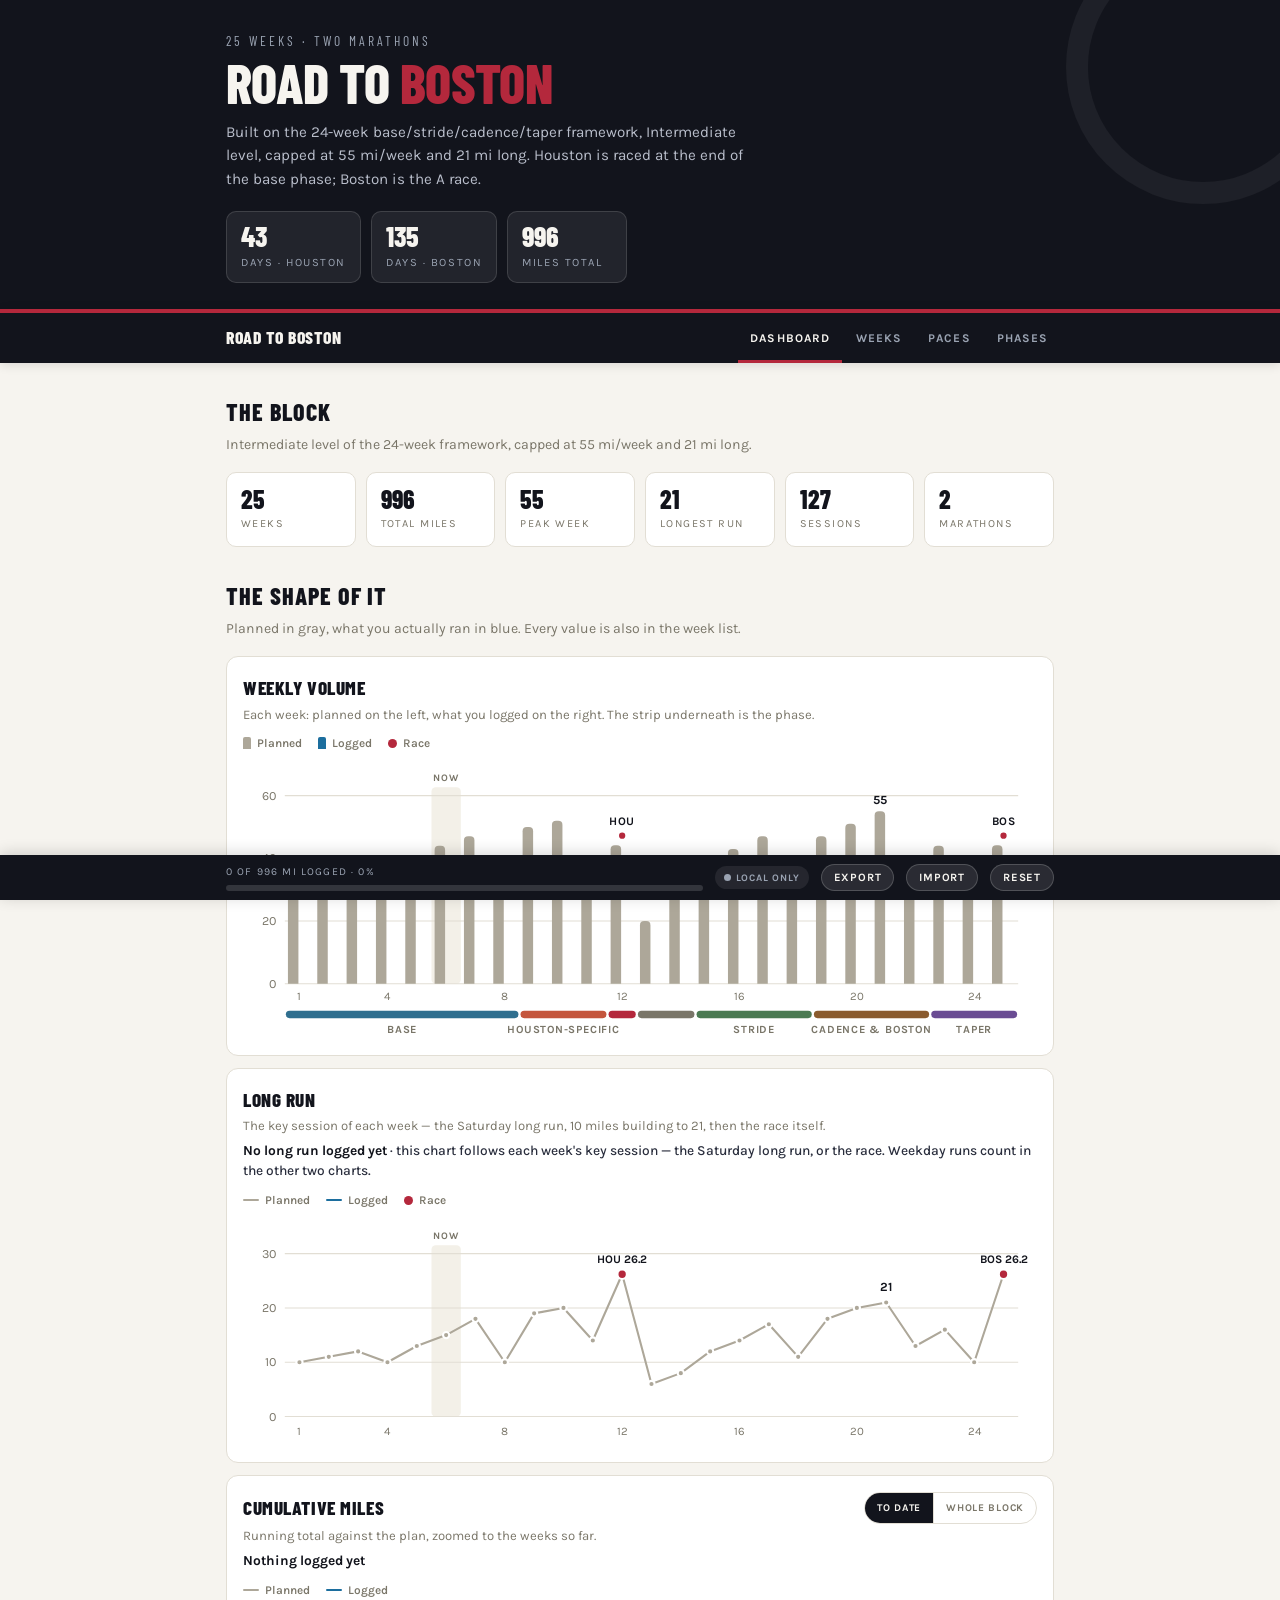
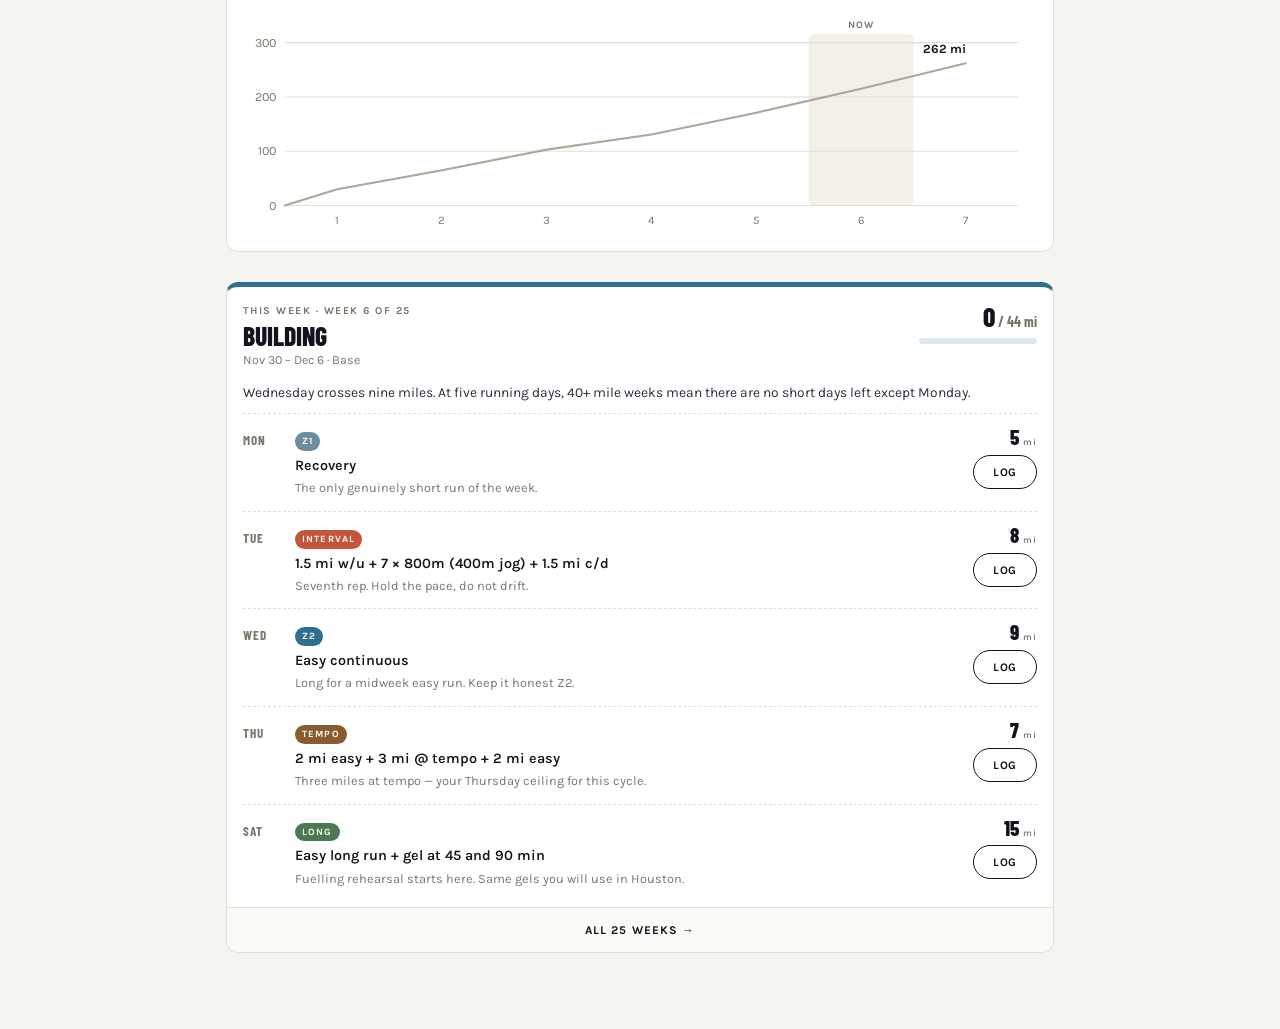
==== commit 9d77b998: "Readable cumulative chart, explain the long-run chart, move this-week down Cumulative: with one week" ====
--- a/road-to-boston-2027.html
+++ b/road-to-boston-2027.html
@@ -9,7 +9,9 @@
 <meta name="apple-mobile-web-app-capable" content="yes">
 <meta name="apple-mobile-web-app-title" content="Road to Boston">
 <link href="https://fonts.googleapis.com/css2?family=Barlow+Condensed:wght@600;700;800&family=Karla:wght@400;500;600;700&display=swap" rel="stylesheet">
-<link rel="stylesheet" href="assets/plan.css">
+<!-- ?v= busts GitHub Pages' 10-minute cache. Bump it on EVERY change to a file in
+     assets/ or plans/, or phones will pair the new page with stale CSS/JS. -->
+<link rel="stylesheet" href="assets/plan.css?v=2026-10-19.5">
 </head>
 <body>
 
@@ -37,13 +39,13 @@
     </section>
 
     <section>
-      <div id="thisWeek"></div>
+      <h2 class="sec">The shape of it</h2>
+      <p class="sec-sub">Planned in gray, what you actually ran in blue. Every value is also in the week list.</p>
+      <div id="charts"></div>
     </section>
 
     <section>
-      <h2 class="sec">The shape of it</h2>
-      <p class="sec-sub">Planned in gray, what you actually ran in blue. Every value is also in the week list.</p>
-      <div id="charts"></div>
+      <div id="thisWeek"></div>
     </section>
   </div>
 
@@ -86,11 +88,11 @@
   </div>
 </div>
 
-<script src="plans/road-to-boston-2027.js"></script>
-<script src="assets/sync-config.js"></script>
-<script src="assets/sync.js"></script>
-<script src="assets/charts.js"></script>
-<script src="assets/plan.js"></script>
+<script src="plans/road-to-boston-2027.js?v=2026-10-19.5"></script>
+<script src="assets/sync-config.js?v=2026-10-19.5"></script>
+<script src="assets/sync.js?v=2026-10-19.5"></script>
+<script src="assets/charts.js?v=2026-10-19.5"></script>
+<script src="assets/plan.js?v=2026-10-19.5"></script>
 <script>renderPlan();</script>
 </body>
 </html>
--- a/assets/plan.css
+++ b/assets/plan.css
@@ -110,8 +110,19 @@
 
 /* ---------- CHARTS ---------- */
 .chart-card{background:var(--card);border:1px solid var(--line);border-radius:12px;padding:16px 16px 10px;margin-bottom:12px}
+.chart-head{display:flex;justify-content:space-between;align-items:center;gap:10px;flex-wrap:wrap}
 .chart-card h3{font-family:var(--f-head);font-weight:800;font-size:1.2rem;text-transform:uppercase;letter-spacing:.03em}
 .chart-card > p{color:var(--muted);font-size:.82rem;margin:2px 0 10px;line-height:1.45}
+.chart-stat{font-size:.86rem;font-weight:700;color:var(--ink);margin:-4px 0 10px;line-height:1.45}
+.chart-stat span{font-weight:500;color:var(--ink-2)}
+
+.seg{display:inline-flex;border:1px solid var(--line);border-radius:20px;overflow:hidden;flex:0 0 auto}
+.seg button{font-size:.64rem;font-weight:700;letter-spacing:.07em;text-transform:uppercase;
+  background:transparent;border:0;color:var(--muted);padding:0 12px;min-height:30px;cursor:pointer}
+.seg button + button{border-left:1px solid var(--line)}
+.seg button.on{background:var(--ink);color:var(--paper)}
+.seg button:not(.on):hover{color:var(--ink)}
+.seg button:focus-visible{outline:2px solid var(--logged);outline-offset:-2px}
 .chart-scroll{overflow-x:auto;overflow-y:hidden;-webkit-overflow-scrolling:touch}
 .chart-scroll svg{display:block;width:100%;height:auto}
 .chart-legend{display:flex;gap:16px;flex-wrap:wrap;margin-bottom:6px}
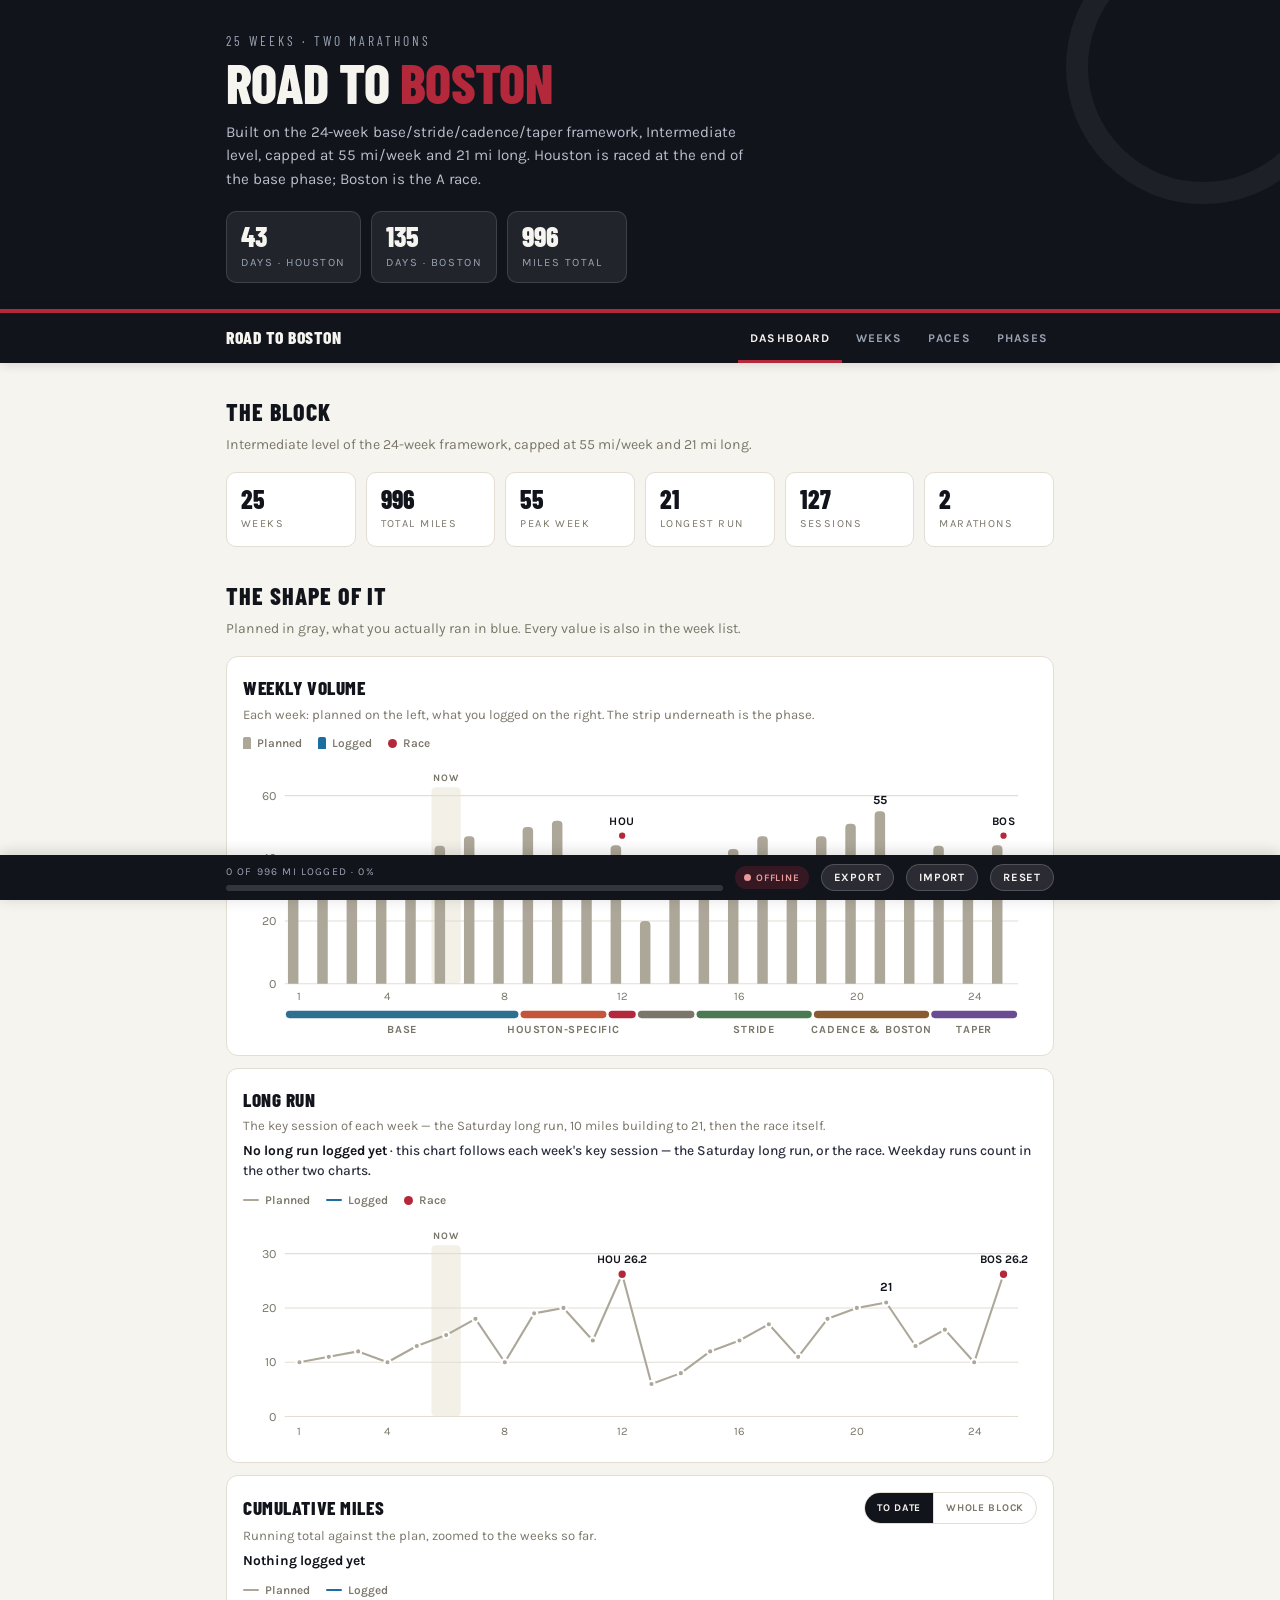
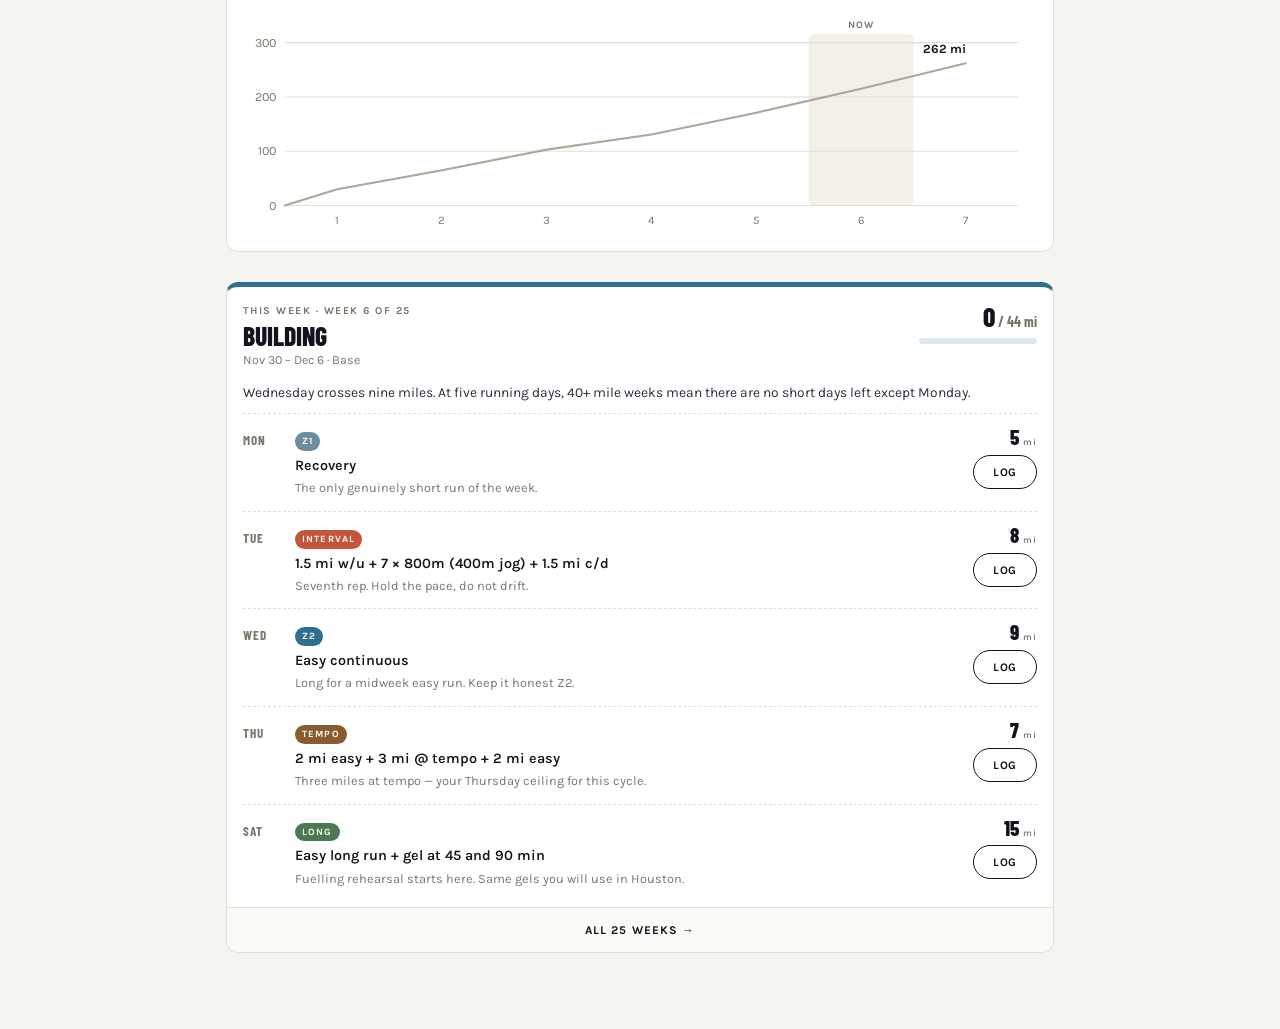
==== commit c4edc1b6: "Turn on Google Sheet sync for the training log Points the site at the deployed Apps Script endpoint." ====
--- a/road-to-boston-2027.html
+++ b/road-to-boston-2027.html
@@ -11,7 +11,7 @@
 <link href="https://fonts.googleapis.com/css2?family=Barlow+Condensed:wght@600;700;800&family=Karla:wght@400;500;600;700&display=swap" rel="stylesheet">
 <!-- ?v= busts GitHub Pages' 10-minute cache. Bump it on EVERY change to a file in
      assets/ or plans/, or phones will pair the new page with stale CSS/JS. -->
-<link rel="stylesheet" href="assets/plan.css?v=2026-10-19.5">
+<link rel="stylesheet" href="assets/plan.css?v=2026-10-19.6">
 </head>
 <body>
 
@@ -88,11 +88,11 @@
   </div>
 </div>
 
-<script src="plans/road-to-boston-2027.js?v=2026-10-19.5"></script>
-<script src="assets/sync-config.js?v=2026-10-19.5"></script>
-<script src="assets/sync.js?v=2026-10-19.5"></script>
-<script src="assets/charts.js?v=2026-10-19.5"></script>
-<script src="assets/plan.js?v=2026-10-19.5"></script>
+<script src="plans/road-to-boston-2027.js?v=2026-10-19.6"></script>
+<script src="assets/sync-config.js?v=2026-10-19.6"></script>
+<script src="assets/sync.js?v=2026-10-19.6"></script>
+<script src="assets/charts.js?v=2026-10-19.6"></script>
+<script src="assets/plan.js?v=2026-10-19.6"></script>
 <script>renderPlan();</script>
 </body>
 </html>
